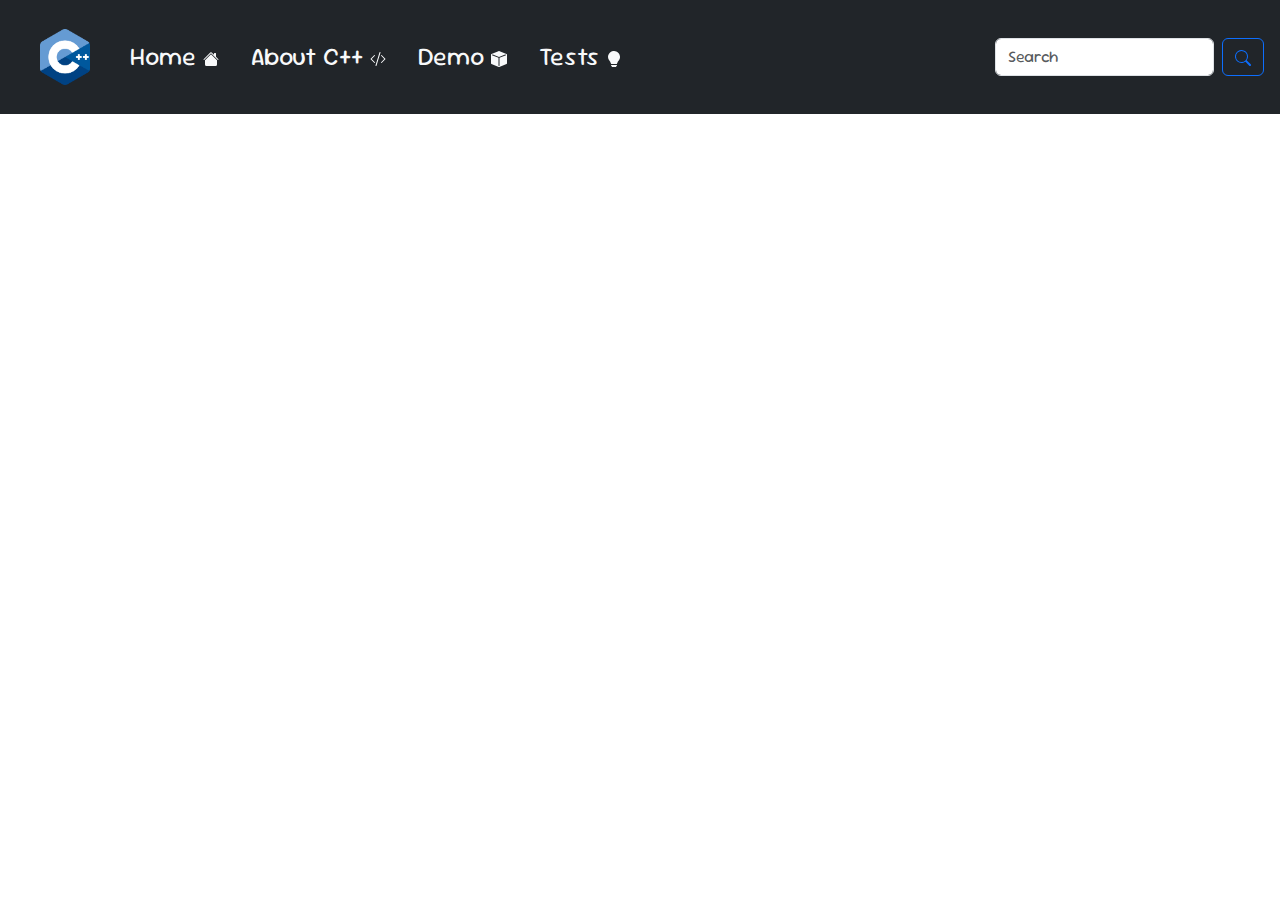
==== AboutCpp.html @ 358f9d57 "Initial Commit" ====
<!DOCTYPE html>

<html>

    <head>
        <title>C++ | About C++</title>

        <link rel="icon" type="image/x-icon" href="assets/C++_Logo.png">

        <link href="https://cdn.jsdelivr.net/npm/bootstrap@5.3.3/dist/css/bootstrap.min.css" rel="stylesheet"
        integrity="sha384-QWTKZyjpPEjISv5WaRU9OFeRpok6YctnYmDr5pNlyT2bRjXh0JMhjY6hW+ALEwIH" crossorigin="anonymous">

        <link rel="stylesheet" type="" href="style.css">

        <link href='https://fonts.googleapis.com/css?family=Sour Gummy' rel='stylesheet'>
    </head>




    <body>
        <div>
            <nav class="navbar navbar-expand-lg bg-dark navbar-dark MedText fixed-top">
                <div class="container-fluid p-3">
                    <a class="navbar-brand ps-4" href="index.html"><img class="img-fluid btnHover" style="width: 50px"
                            src="assets/C++_Logo.png"></a>
                    <button class="navbar-toggler" type="button" data-bs-toggle="collapse" data-bs-target="#navbarNav"
                        aria-controls="navbarNav" aria-expanded="false" aria-label="Toggle navigation">
                        <svg xmlns="http://www.w3.org/2000/svg" width="16" height="16" fill="currentColor" class="bi bi-plus-circle-fill" viewBox="0 0 16 16">
                            <path d="M16 8A8 8 0 1 1 0 8a8 8 0 0 1 16 0M8.5 4.5a.5.5 0 0 0-1 0v3h-3a.5.5 0 0 0 0 1h3v3a.5.5 0 0 0 1 0v-3h3a.5.5 0 0 0 0-1h-3z"/>
                          </svg>
                    </button>
                    <div class="collapse navbar-collapse" id="navbarNav">
                        <ul class="navbar-nav ">
                            <li class="nav-item">
                                <a class="nav-link text-light ps-4 textBtnHover" aria-current="page"
                                    href="index.html">Home <svg xmlns="http://www.w3.org/2000/svg" width="16" height="16"
                                        fill="currentColor" class="bi bi-house-fill" viewBox="0 0 16 16">
                                        <path
                                            d="M8.707 1.5a1 1 0 0 0-1.414 0L.646 8.146a.5.5 0 0 0 .708.708L8 2.207l6.646 6.647a.5.5 0 0 0 .708-.708L13 5.793V2.5a.5.5 0 0 0-.5-.5h-1a.5.5 0 0 0-.5.5v1.293z" />
                                        <path d="m8 3.293 6 6V13.5a1.5 1.5 0 0 1-1.5 1.5h-9A1.5 1.5 0 0 1 2 13.5V9.293z" />
                                    </svg></a>
                            </li>
                            <li class="nav-item">
                                <a class="nav-link text-light active ps-4 textBtnHover" href="AboutCpp.html">About C++ <svg
                                        xmlns="http://www.w3.org/2000/svg" width="16" height="16" fill="currentColor"
                                        class="bi bi-code-slash" viewBox="0 0 16 16">
                                        <path
                                            d="M10.478 1.647a.5.5 0 1 0-.956-.294l-4 13a.5.5 0 0 0 .956.294zM4.854 4.146a.5.5 0 0 1 0 .708L1.707 8l3.147 3.146a.5.5 0 0 1-.708.708l-3.5-3.5a.5.5 0 0 1 0-.708l3.5-3.5a.5.5 0 0 1 .708 0m6.292 0a.5.5 0 0 0 0 .708L14.293 8l-3.147 3.146a.5.5 0 0 0 .708.708l3.5-3.5a.5.5 0 0 0 0-.708l-3.5-3.5a.5.5 0 0 0-.708 0" />
                                    </svg></a>
                            </li>
                            <li class="nav-item">
                                <a class="nav-link text-light ps-4 textBtnHover" href="Demo.html">Demo <svg
                                        xmlns="http://www.w3.org/2000/svg" width="16" height="16" fill="currentColor"
                                        class="bi bi-box-fill" viewBox="0 0 16 16">
                                        <path fill-rule="evenodd"
                                            d="M15.528 2.973a.75.75 0 0 1 .472.696v8.662a.75.75 0 0 1-.472.696l-7.25 2.9a.75.75 0 0 1-.557 0l-7.25-2.9A.75.75 0 0 1 0 12.331V3.669a.75.75 0 0 1 .471-.696L7.443.184l.004-.001.274-.11a.75.75 0 0 1 .558 0l.274.11.004.001zm-1.374.527L8 5.962 1.846 3.5 1 3.839v.4l6.5 2.6v7.922l.5.2.5-.2V6.84l6.5-2.6v-.4l-.846-.339Z" />
                                    </svg></a>
                            </li>
                            <li class="nav-item">
                                <a class="nav-link text-light ps-4 textBtnHover" href="Tests.html">Tests <svg
                                        xmlns="http://www.w3.org/2000/svg" width="16" height="16" fill="currentColor"
                                        class="bi bi-lightbulb-fill" viewBox="0 0 16 16">
                                        <path
                                            d="M2 6a6 6 0 1 1 10.174 4.31c-.203.196-.359.4-.453.619l-.762 1.769A.5.5 0 0 1 10.5 13h-5a.5.5 0 0 1-.46-.302l-.761-1.77a2 2 0 0 0-.453-.618A5.98 5.98 0 0 1 2 6m3 8.5a.5.5 0 0 1 .5-.5h5a.5.5 0 0 1 0 1l-.224.447a1 1 0 0 1-.894.553H6.618a1 1 0 0 1-.894-.553L5.5 15a.5.5 0 0 1-.5-.5" />
                                    </svg></a>
                            </li>
                        </ul>
                        <div class="ms-auto">
                            <form class="d-flex" role="search">
                                <input class="form-control me-2" type="search" placeholder="Search" aria-label="Search">
                                <button class="btn btn-outline-primary" type="submit"><svg
                                        xmlns="http://www.w3.org/2000/svg" width="16" height="16" fill="currentColor"
                                        class="bi bi-search" viewBox="0 0 16 16">
                                        <path
                                            d="M11.742 10.344a6.5 6.5 0 1 0-1.397 1.398h-.001q.044.06.098.115l3.85 3.85a1 1 0 0 0 1.415-1.414l-3.85-3.85a1 1 0 0 0-.115-.1zM12 6.5a5.5 5.5 0 1 1-11 0 5.5 5.5 0 0 1 11 0" />
                                    </svg></button>
                            </form>
                        </div>
                    </div>
                </div>
            </nav>
            <br>
            <br>
            <br>
            <br>
    
        </div>









        <script src="https://cdn.jsdelivr.net/npm/bootstrap@5.3.3/dist/js/bootstrap.bundle.min.js"
        integrity="sha384-YvpcrYf0tY3lHB60NNkmXc5s9fDVZLESaAA55NDzOxhy9GkcIdslK1eN7N6jIeHz"
        crossorigin="anonymous"></script>

        <script src="script.js"></script>

    </body>


</html>
---- style.css ----
body {
    font-family: Sour Gummy;
}

.MedText {
    font-size: 25px;
}

.btnHover {

    transition: transform .2s; /* Animation */
    margin: 0 auto;
}
  
.btnHover:hover {
    transform: scale(1.3); /* (150% zoom - Note: if the zoom is too large, it will go outside of the viewport) */
}

.textBtnHover {
    transition: transform .2s;
}

.textBtnHover:hover {
    transform: rotate(-5deg);
}

.openingImg {
    background: url("assets/image-bg.png");
    background-repeat: no-repeat;
    background-size: auto;
    background-position: center;
}

.HUGE {
    font-size: 100px;

}

.big {
    font-size: 70px;
}

.background_cppBlue {
    background: url("assets/CPP\ Tile.jpg");
    background-size: 150px;
    background-position: center;
}

.dyslexic-Efficient {
    line-height: 2
}

.emph {
    color: #00589d;
}
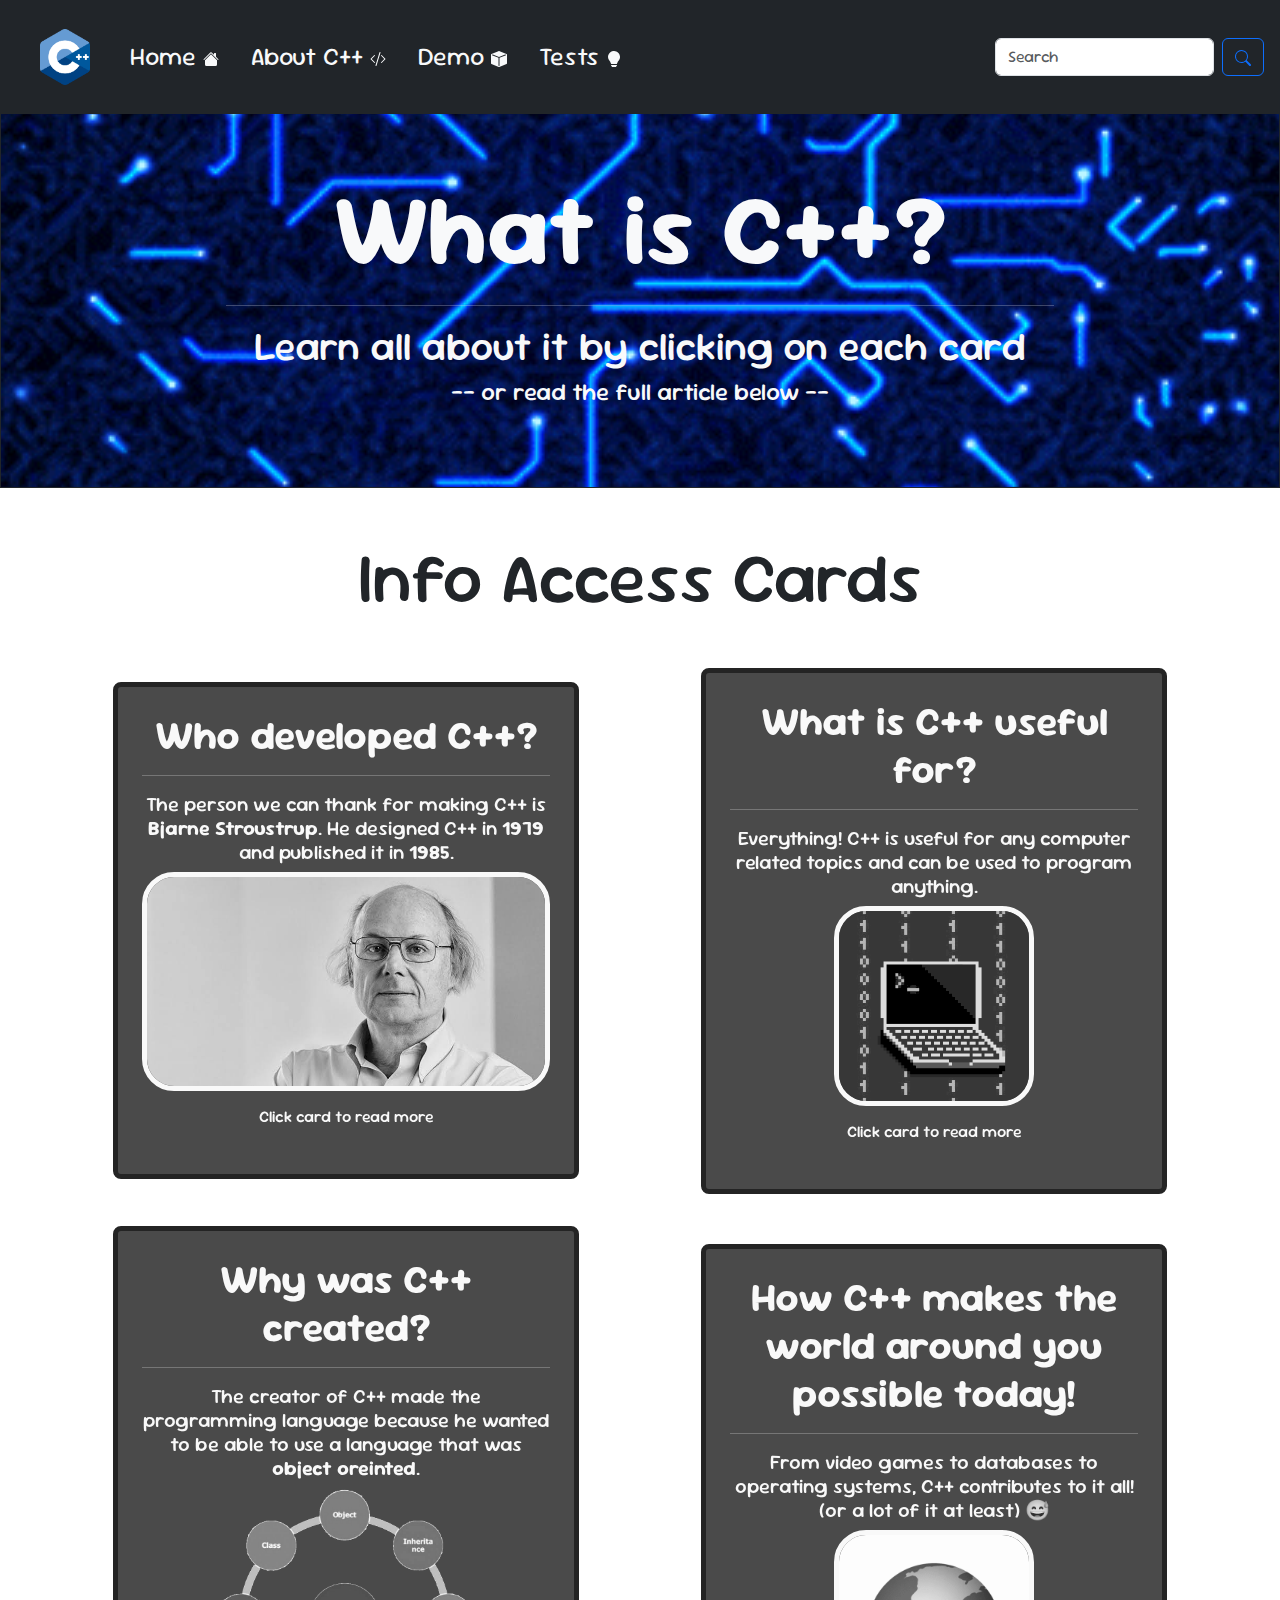
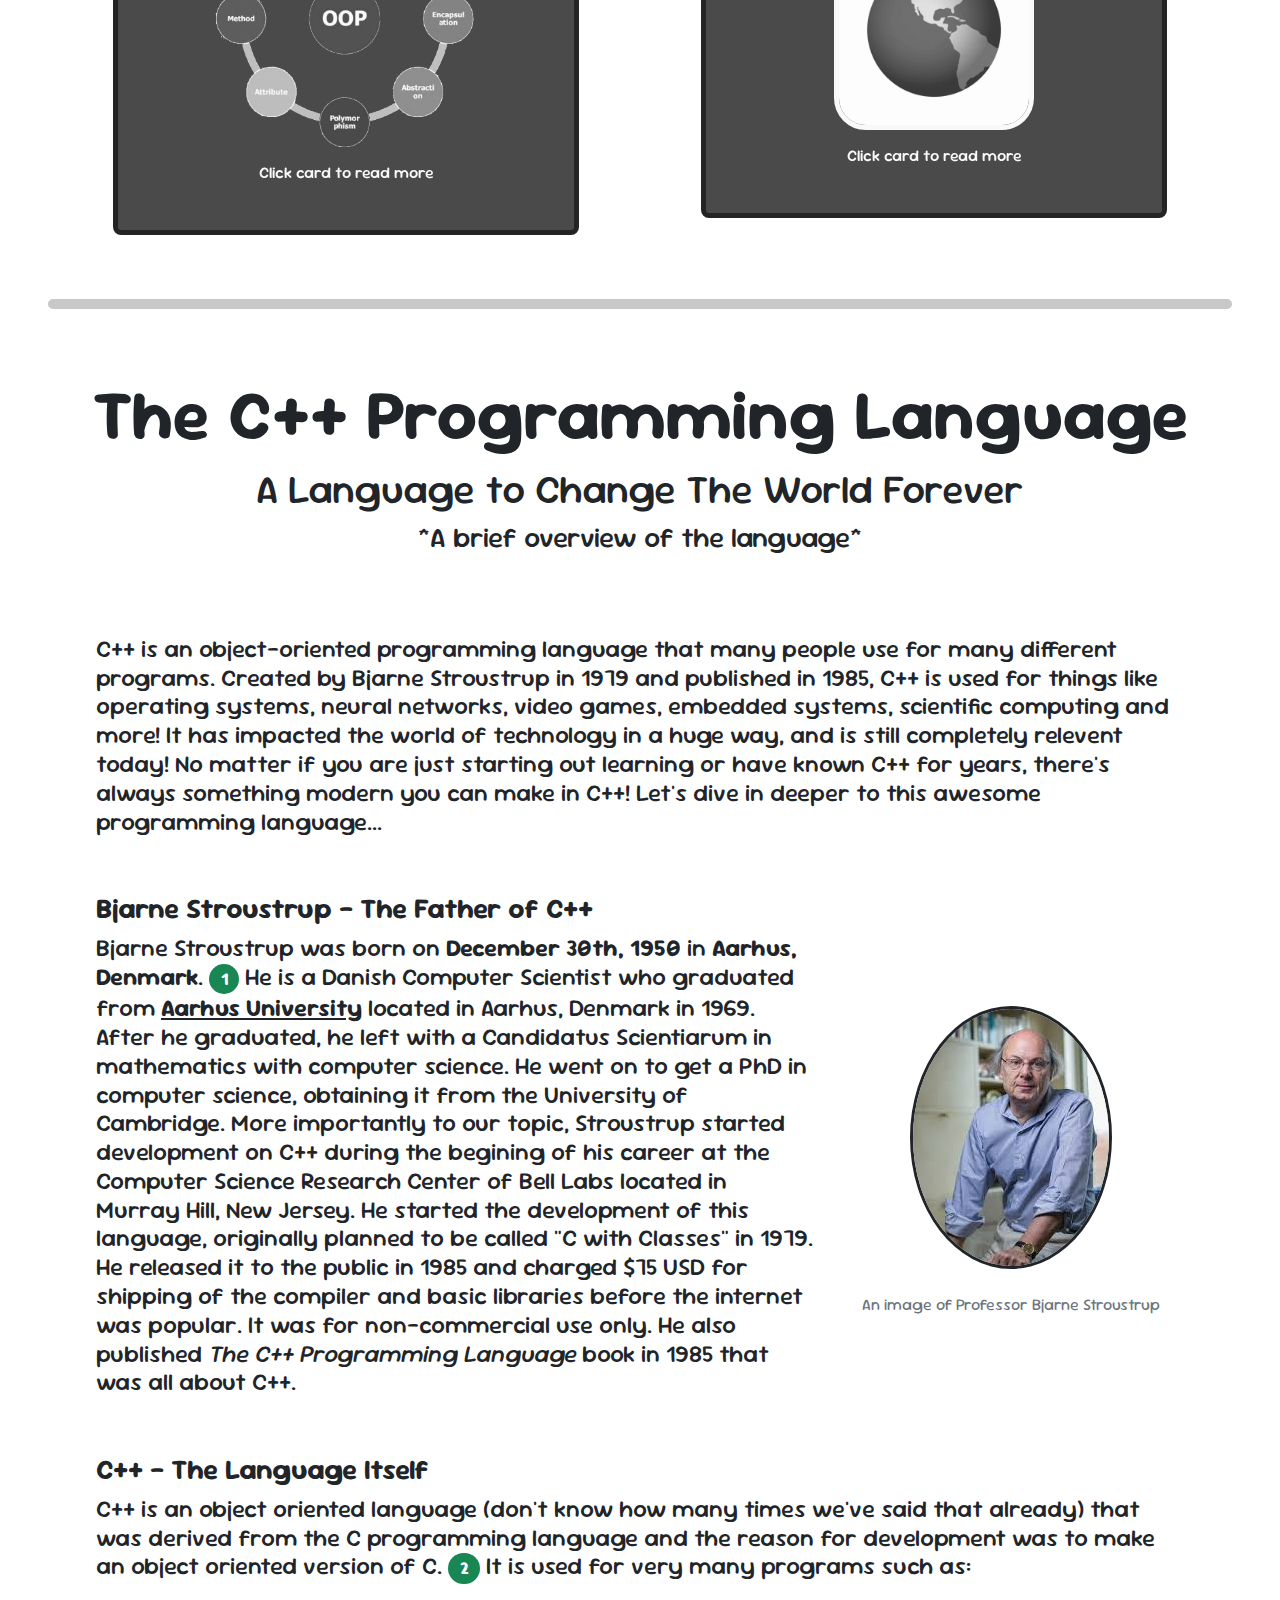
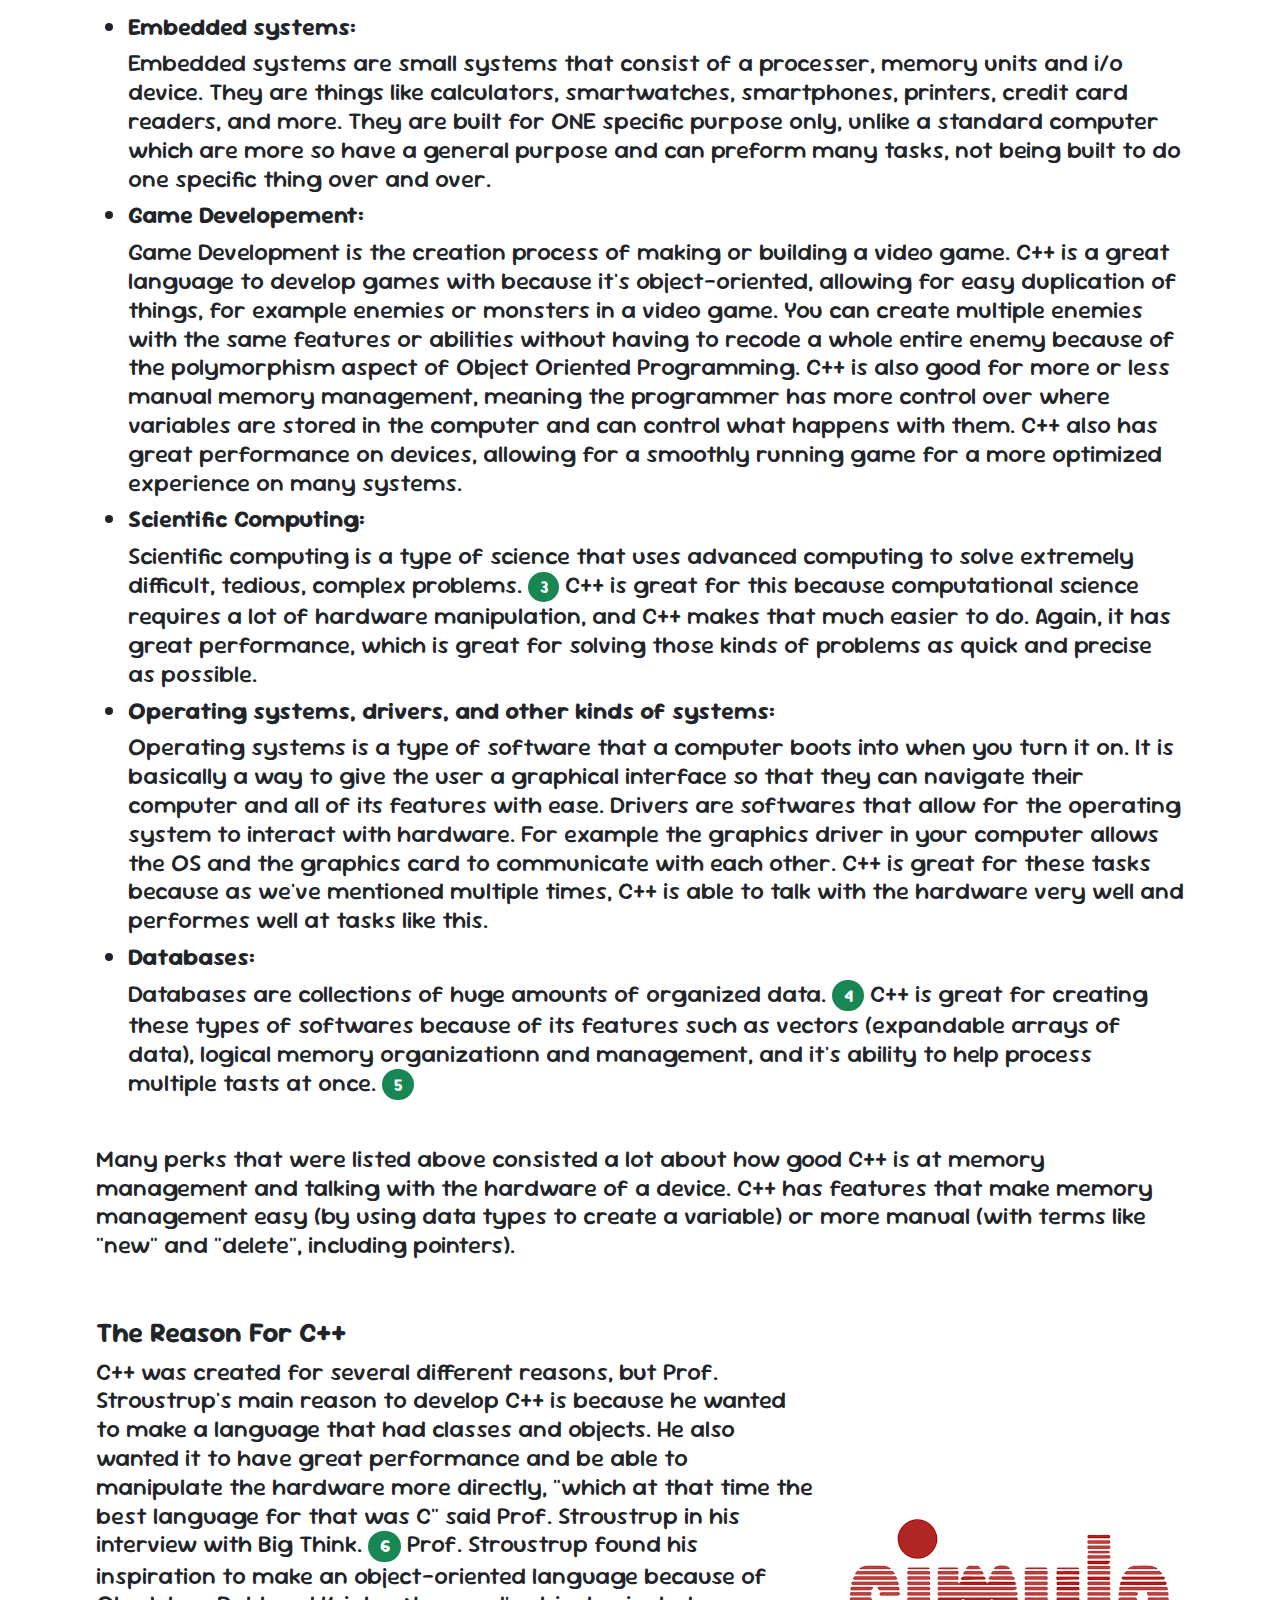
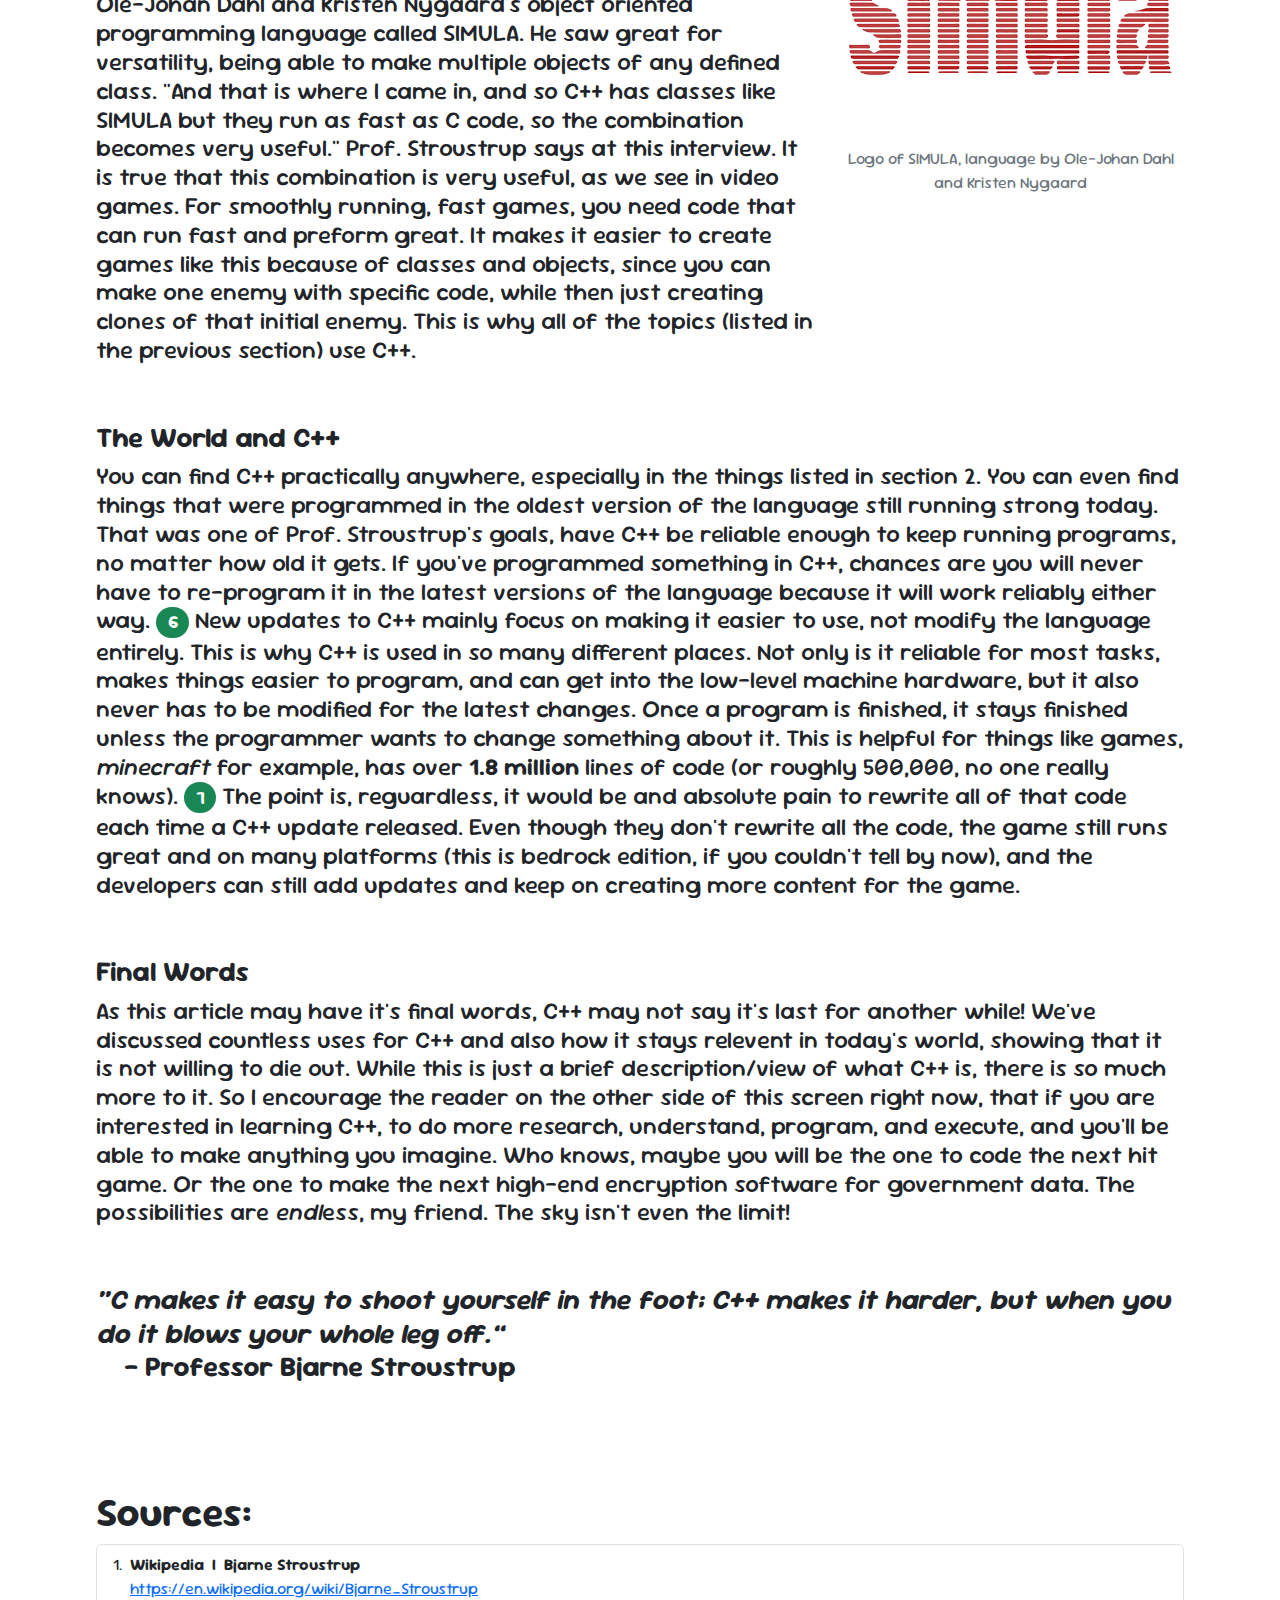
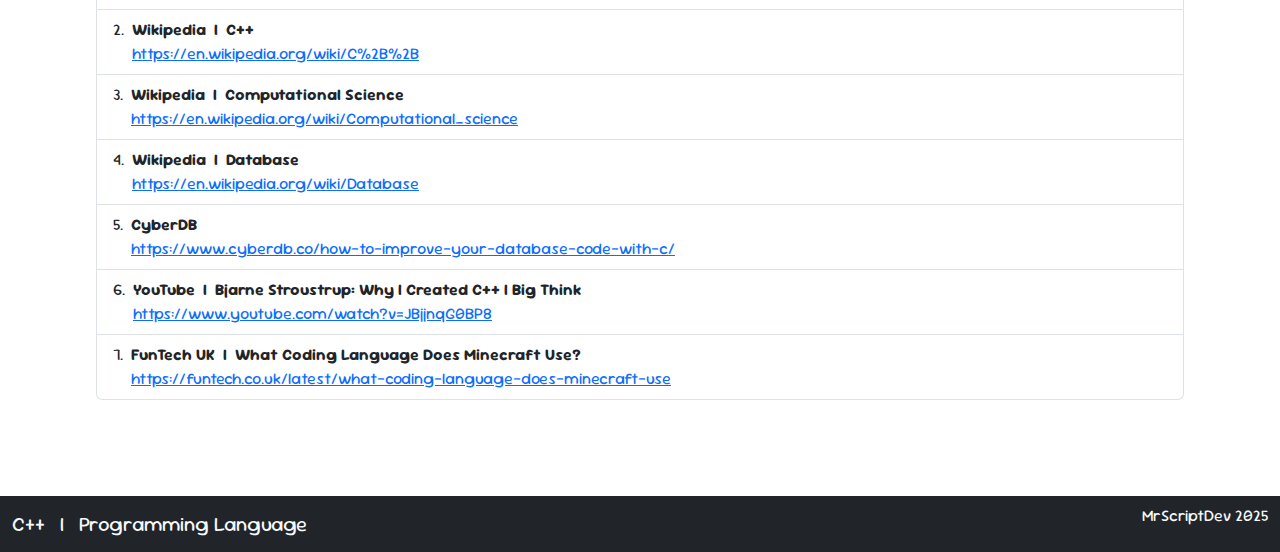
==== commit 1d9bf157: "NEXT BIG UPDATE!" ====
--- a/AboutCpp.html
+++ b/AboutCpp.html
@@ -2,106 +2,490 @@
 
 <html>
 
-    <head>
-        <title>C++ | About C++</title>
-
-        <link rel="icon" type="image/x-icon" href="assets/C++_Logo.png">
-
-        <link href="https://cdn.jsdelivr.net/npm/bootstrap@5.3.3/dist/css/bootstrap.min.css" rel="stylesheet"
+<head>
+    <title>C++ | About C++</title>
+
+    <link rel="icon" type="image/x-icon" href="assets/C++_Logo.png">
+
+    <link href="https://cdn.jsdelivr.net/npm/bootstrap@5.3.3/dist/css/bootstrap.min.css" rel="stylesheet"
         integrity="sha384-QWTKZyjpPEjISv5WaRU9OFeRpok6YctnYmDr5pNlyT2bRjXh0JMhjY6hW+ALEwIH" crossorigin="anonymous">
 
-        <link rel="stylesheet" type="" href="style.css">
-
-        <link href='https://fonts.googleapis.com/css?family=Sour Gummy' rel='stylesheet'>
-    </head>
-
-
-
-
-    <body>
-        <div>
-            <nav class="navbar navbar-expand-lg bg-dark navbar-dark MedText fixed-top">
-                <div class="container-fluid p-3">
-                    <a class="navbar-brand ps-4" href="index.html"><img class="img-fluid btnHover" style="width: 50px"
-                            src="assets/C++_Logo.png"></a>
-                    <button class="navbar-toggler" type="button" data-bs-toggle="collapse" data-bs-target="#navbarNav"
-                        aria-controls="navbarNav" aria-expanded="false" aria-label="Toggle navigation">
-                        <svg xmlns="http://www.w3.org/2000/svg" width="16" height="16" fill="currentColor" class="bi bi-plus-circle-fill" viewBox="0 0 16 16">
-                            <path d="M16 8A8 8 0 1 1 0 8a8 8 0 0 1 16 0M8.5 4.5a.5.5 0 0 0-1 0v3h-3a.5.5 0 0 0 0 1h3v3a.5.5 0 0 0 1 0v-3h3a.5.5 0 0 0 0-1h-3z"/>
-                          </svg>
-                    </button>
-                    <div class="collapse navbar-collapse" id="navbarNav">
-                        <ul class="navbar-nav ">
-                            <li class="nav-item">
-                                <a class="nav-link text-light ps-4 textBtnHover" aria-current="page"
-                                    href="index.html">Home <svg xmlns="http://www.w3.org/2000/svg" width="16" height="16"
-                                        fill="currentColor" class="bi bi-house-fill" viewBox="0 0 16 16">
-                                        <path
-                                            d="M8.707 1.5a1 1 0 0 0-1.414 0L.646 8.146a.5.5 0 0 0 .708.708L8 2.207l6.646 6.647a.5.5 0 0 0 .708-.708L13 5.793V2.5a.5.5 0 0 0-.5-.5h-1a.5.5 0 0 0-.5.5v1.293z" />
-                                        <path d="m8 3.293 6 6V13.5a1.5 1.5 0 0 1-1.5 1.5h-9A1.5 1.5 0 0 1 2 13.5V9.293z" />
-                                    </svg></a>
-                            </li>
-                            <li class="nav-item">
-                                <a class="nav-link text-light active ps-4 textBtnHover" href="AboutCpp.html">About C++ <svg
-                                        xmlns="http://www.w3.org/2000/svg" width="16" height="16" fill="currentColor"
-                                        class="bi bi-code-slash" viewBox="0 0 16 16">
-                                        <path
-                                            d="M10.478 1.647a.5.5 0 1 0-.956-.294l-4 13a.5.5 0 0 0 .956.294zM4.854 4.146a.5.5 0 0 1 0 .708L1.707 8l3.147 3.146a.5.5 0 0 1-.708.708l-3.5-3.5a.5.5 0 0 1 0-.708l3.5-3.5a.5.5 0 0 1 .708 0m6.292 0a.5.5 0 0 0 0 .708L14.293 8l-3.147 3.146a.5.5 0 0 0 .708.708l3.5-3.5a.5.5 0 0 0 0-.708l-3.5-3.5a.5.5 0 0 0-.708 0" />
-                                    </svg></a>
-                            </li>
-                            <li class="nav-item">
-                                <a class="nav-link text-light ps-4 textBtnHover" href="Demo.html">Demo <svg
-                                        xmlns="http://www.w3.org/2000/svg" width="16" height="16" fill="currentColor"
-                                        class="bi bi-box-fill" viewBox="0 0 16 16">
-                                        <path fill-rule="evenodd"
-                                            d="M15.528 2.973a.75.75 0 0 1 .472.696v8.662a.75.75 0 0 1-.472.696l-7.25 2.9a.75.75 0 0 1-.557 0l-7.25-2.9A.75.75 0 0 1 0 12.331V3.669a.75.75 0 0 1 .471-.696L7.443.184l.004-.001.274-.11a.75.75 0 0 1 .558 0l.274.11.004.001zm-1.374.527L8 5.962 1.846 3.5 1 3.839v.4l6.5 2.6v7.922l.5.2.5-.2V6.84l6.5-2.6v-.4l-.846-.339Z" />
-                                    </svg></a>
-                            </li>
-                            <li class="nav-item">
-                                <a class="nav-link text-light ps-4 textBtnHover" href="Tests.html">Tests <svg
-                                        xmlns="http://www.w3.org/2000/svg" width="16" height="16" fill="currentColor"
-                                        class="bi bi-lightbulb-fill" viewBox="0 0 16 16">
-                                        <path
-                                            d="M2 6a6 6 0 1 1 10.174 4.31c-.203.196-.359.4-.453.619l-.762 1.769A.5.5 0 0 1 10.5 13h-5a.5.5 0 0 1-.46-.302l-.761-1.77a2 2 0 0 0-.453-.618A5.98 5.98 0 0 1 2 6m3 8.5a.5.5 0 0 1 .5-.5h5a.5.5 0 0 1 0 1l-.224.447a1 1 0 0 1-.894.553H6.618a1 1 0 0 1-.894-.553L5.5 15a.5.5 0 0 1-.5-.5" />
-                                    </svg></a>
-                            </li>
-                        </ul>
-                        <div class="ms-auto">
-                            <form class="d-flex" role="search">
-                                <input class="form-control me-2" type="search" placeholder="Search" aria-label="Search">
-                                <button class="btn btn-outline-primary" type="submit"><svg
-                                        xmlns="http://www.w3.org/2000/svg" width="16" height="16" fill="currentColor"
-                                        class="bi bi-search" viewBox="0 0 16 16">
-                                        <path
-                                            d="M11.742 10.344a6.5 6.5 0 1 0-1.397 1.398h-.001q.044.06.098.115l3.85 3.85a1 1 0 0 0 1.415-1.414l-3.85-3.85a1 1 0 0 0-.115-.1zM12 6.5a5.5 5.5 0 1 1-11 0 5.5 5.5 0 0 1 11 0" />
-                                    </svg></button>
-                            </form>
-                        </div>
+    <link rel="stylesheet" type="" href="style.css">
+
+    <link href='https://fonts.googleapis.com/css?family=Sour Gummy' rel='stylesheet'>
+</head>
+
+
+
+
+<body>
+    <div>
+        <nav class="navbar navbar-expand-lg bg-dark navbar-dark MedText fixed-top text-center">
+            <div class="container-fluid p-3">
+                <a class="navbar-brand ps-4" href="index.html"><img class="img-fluid btnHover" style="width: 50px"
+                        src="assets/C++_Logo.png"></a>
+                <button class="navbar-toggler" type="button" data-bs-toggle="collapse" data-bs-target="#navbarNav"
+                    aria-controls="navbarNav" aria-expanded="false" aria-label="Toggle navigation">
+                    <svg xmlns="http://www.w3.org/2000/svg" width="16" height="16" fill="currentColor"
+                        class="bi bi-plus-circle-fill" viewBox="0 0 16 16">
+                        <path
+                            d="M16 8A8 8 0 1 1 0 8a8 8 0 0 1 16 0M8.5 4.5a.5.5 0 0 0-1 0v3h-3a.5.5 0 0 0 0 1h3v3a.5.5 0 0 0 1 0v-3h3a.5.5 0 0 0 0-1h-3z" />
+                    </svg>
+                </button>
+                <div class="collapse navbar-collapse" id="navbarNav">
+                    <ul class="navbar-nav text-center">
+                        <li class="nav-item">
+                            <a class="nav-link text-light ps-4 textBtnHover" aria-current="page" href="index.html">Home
+                                <svg xmlns="http://www.w3.org/2000/svg" width="16" height="16" fill="currentColor"
+                                    class="bi bi-house-fill" viewBox="0 0 16 16">
+                                    <path
+                                        d="M8.707 1.5a1 1 0 0 0-1.414 0L.646 8.146a.5.5 0 0 0 .708.708L8 2.207l6.646 6.647a.5.5 0 0 0 .708-.708L13 5.793V2.5a.5.5 0 0 0-.5-.5h-1a.5.5 0 0 0-.5.5v1.293z" />
+                                    <path d="m8 3.293 6 6V13.5a1.5 1.5 0 0 1-1.5 1.5h-9A1.5 1.5 0 0 1 2 13.5V9.293z" />
+                                </svg></a>
+                        </li>
+                        <li class="nav-item">
+                            <a class="nav-link text-light active ps-4 textBtnHover" href="AboutCpp.html">About C++ <svg
+                                    xmlns="http://www.w3.org/2000/svg" width="16" height="16" fill="currentColor"
+                                    class="bi bi-code-slash" viewBox="0 0 16 16">
+                                    <path
+                                        d="M10.478 1.647a.5.5 0 1 0-.956-.294l-4 13a.5.5 0 0 0 .956.294zM4.854 4.146a.5.5 0 0 1 0 .708L1.707 8l3.147 3.146a.5.5 0 0 1-.708.708l-3.5-3.5a.5.5 0 0 1 0-.708l3.5-3.5a.5.5 0 0 1 .708 0m6.292 0a.5.5 0 0 0 0 .708L14.293 8l-3.147 3.146a.5.5 0 0 0 .708.708l3.5-3.5a.5.5 0 0 0 0-.708l-3.5-3.5a.5.5 0 0 0-.708 0" />
+                                </svg></a>
+                        </li>
+                        <li class="nav-item">
+                            <a class="nav-link text-light ps-4 textBtnHover" href="Demo.html">Demo <svg
+                                    xmlns="http://www.w3.org/2000/svg" width="16" height="16" fill="currentColor"
+                                    class="bi bi-box-fill" viewBox="0 0 16 16">
+                                    <path fill-rule="evenodd"
+                                        d="M15.528 2.973a.75.75 0 0 1 .472.696v8.662a.75.75 0 0 1-.472.696l-7.25 2.9a.75.75 0 0 1-.557 0l-7.25-2.9A.75.75 0 0 1 0 12.331V3.669a.75.75 0 0 1 .471-.696L7.443.184l.004-.001.274-.11a.75.75 0 0 1 .558 0l.274.11.004.001zm-1.374.527L8 5.962 1.846 3.5 1 3.839v.4l6.5 2.6v7.922l.5.2.5-.2V6.84l6.5-2.6v-.4l-.846-.339Z" />
+                                </svg></a>
+                        </li>
+                        <li class="nav-item">
+                            <a class="nav-link text-light ps-4 textBtnHover" href="Tests.html">Tests <svg
+                                    xmlns="http://www.w3.org/2000/svg" width="16" height="16" fill="currentColor"
+                                    class="bi bi-lightbulb-fill" viewBox="0 0 16 16">
+                                    <path
+                                        d="M2 6a6 6 0 1 1 10.174 4.31c-.203.196-.359.4-.453.619l-.762 1.769A.5.5 0 0 1 10.5 13h-5a.5.5 0 0 1-.46-.302l-.761-1.77a2 2 0 0 0-.453-.618A5.98 5.98 0 0 1 2 6m3 8.5a.5.5 0 0 1 .5-.5h5a.5.5 0 0 1 0 1l-.224.447a1 1 0 0 1-.894.553H6.618a1 1 0 0 1-.894-.553L5.5 15a.5.5 0 0 1-.5-.5" />
+                                </svg></a>
+                        </li>
+                    </ul>
+                    <div class="ms-auto d-flex">
+                        
+                        <input id="srch" class="form-control me-2" type="search" placeholder="Search" aria-label="Search">
+                            <button class="btn btn-outline-primary" type="submit" onclick="searchDoc()"><svg
+                                xmlns="http://www.w3.org/2000/svg" width="16" height="16" fill="currentColor"
+                                class="bi bi-search" viewBox="0 0 16 16">
+                                <path
+                                    d="M11.742 10.344a6.5 6.5 0 1 0-1.397 1.398h-.001q.044.06.098.115l3.85 3.85a1 1 0 0 0 1.415-1.414l-3.85-3.85a1 1 0 0 0-.115-.1zM12 6.5a5.5 5.5 0 1 1-11 0 5.5 5.5 0 0 1 11 0" />
+                            </svg></button>
+                        
                     </div>
                 </div>
-            </nav>
-            <br>
-            <br>
-            <br>
-            <br>
-    
-        </div>
-
-
-
-
-
-
-
-
-
-        <script src="https://cdn.jsdelivr.net/npm/bootstrap@5.3.3/dist/js/bootstrap.bundle.min.js"
+            </div>
+        </nav>
+        <br>
+        <br>
+        <br>
+        <br>
+
+    </div>
+
+
+    <div class="border border-dark text-light text-center container-fluid" style='background-image: url("assets/Circutry.gif"); background-repeat: no-repeat; background-size: 1500px 800px; background-position: center;'>
+        <br>
+        <br>
+        <br>
+        <div class="row">
+            <br>
+            <br>
+            <br>
+            <div class="col-sm-2">
+
+            </div>
+            <div class="col-sm-8">
+                <h1 class="HUGE">
+                    <strong>What is C++?</strong>
+                </h1>
+                <hr>
+                <h1>
+                    Learn all about it by clicking on each card
+                </h1>
+                <h4>-- or read the full article below --</h4>
+            </div>
+
+            <br>
+            <br>
+            <br>
+        </div>
+        <br>
+        <br>
+        <br>
+    </div>
+
+    <div class="container-fluid m-auto p-5">
+
+        <h1 class="text-center big pb-4">Info Access Cards</h1>
+
+        <div class="row p-3">  
+
+            <a href="#BjarneS" class="col-sm-5 m-auto">
+            <button class="box_btn p-4 background_color_CPP text-light border border-5 border-dark rounded-3">
+                <h1><b>Who developed C++?</b></h1>
+                <hr>
+                <h5>
+                    The person we can thank for making C++ is <b>Bjarne Stroustrup</b>. He
+                    designed C++ in <b>1979</b> and published it in <b>1985</b>.
+
+                </h5>
+                <img src="assets/images.jfif" class="rounded-5 img-fluid border border-light border-5">
+                
+                <h6 class="p-3">Click card to read more</h6>
+            </button>
+            </a>
+
+            <a href="#TLI" class="col-sm-5 m-auto">
+                <button class="box_btn p-4 background_color_CPP text-light border border-5 border-dark rounded-3">
+                    <h1><b>What is C++ useful for?</b></h1>
+                    <hr>
+                    <h5>
+                        Everything! C++ is useful for any computer related topics and can be used to program anything.
+                    </h5>
+                    <img src="assets/coding-animated-laptop-flow-stream.gif" style="width: 200px" class="rounded-5 img-fluid border border-light border-5">
+                    <h6 class="p-3">Click card to read more</h6>
+                </button>
+            </a>
+
+        </div>
+        
+        <div class="row p-3 pb-5">  
+
+            <a href="#purpose" class="col-sm-5 m-auto">
+                <button class="box_btn p-4 background_color_CPP text-light border border-5 border-dark rounded-3">
+                    <h1><b>Why was C++ created?</b></h1>
+                    <hr>
+                    <h5>
+                        The creator of C++ made the programming language because 
+                        he wanted to be able to use a language that was <b>object oreinted</b>.
+
+                    </h5>
+                    <img src="assets/OOP_Img.png" class="rounded-5 img-fluid">
+                    
+                    <h6 class="p-3">Click card to read more</h6>
+                </button>
+            </a>
+
+            <a href="#worldImpact" class="col-sm-5 m-auto">
+                <button class="box_btn p-4 background_color_CPP text-light border border-5 border-dark rounded-3">
+                    <h1><b>How C++ makes the world around you possible today!</b></h1>
+                    <hr>
+                    <h5>
+                        From video games to databases to operating systems, C++ contributes to it all! (or a lot of it at least) 😅
+                    </h5>
+                    <img src="assets/GLOBE2.gif" style="width: 200px" class="rounded-5 img-fluid border border-light border-5">
+                    <h6 class="p-3">Click card to read more</h6>
+                </button>
+            </a>
+            
+
+        </div>
+        
+
+        <hr class="border border-5 border-dark rounded">
+
+        <div class="text-center pt-5">
+            <h1 class="big"><b>The C++ Programming Language</b></h1>
+            <h1>A Language to Change The World Forever</h1>
+            <h3>*A brief overview of the language*</h3>
+        </div>
+
+        <br>
+
+        <div class="p-5">
+            <h4>
+                C++ is an object-oriented programming language that many people use for many
+                different programs. Created by Bjarne Stroustrup in 1979 and published in 1985,
+                 C++ is used for things like operating systems, neural networks, video games, 
+                 embedded systems, scientific computing and more! 
+                 <span id="BjarneS"></span>
+                 It has impacted the world of technology 
+                 in a huge way, and is still completely relevent today! No matter if you are just starting 
+                 out learning or have known C++ for years, there's always something modern you can make 
+                 in C++! Let's dive in deeper to this awesome programming language...
+            </h4>
+            <br>
+            <br>
+            <h3><b>Bjarne Stroustrup - The Father of C++</b></h3>
+            <div class="row">
+                <div class="col-sm-8">
+                    
+                    <h4>
+                        Bjarne Stroustrup was born on <b>December 30th, 1950</b> in <b>Aarhus, Denmark</b>.
+                        <a href="#sources" onclick="srcHighlight(1)"><span class="badge text-bg-success rounded-pill">1</span></a>  He is 
+                        a Danish Computer Scientist who graduated from <b><u>Aarhus University</u></b> located in 
+                        Aarhus, Denmark in 1969. After he graduated, he left with a Candidatus Scientiarum in mathematics 
+                        with computer science. He went on to get a PhD in computer science, obtaining it from 
+                        the University of Cambridge. More importantly to our topic, Stroustrup started development 
+                        on C++ during the begining of his career at the Computer Science Research Center of Bell Labs 
+                        located in Murray Hill, New Jersey. He started the development of this language, originally 
+                        planned to be called "C with Classes" in 1979. He released it to the public in 1985 and charged 
+                        <span id="TLI"></span>
+                        $75 USD for shipping of the compiler and basic libraries before the internet was popular.
+                        It was for non-commercial use only. He also published <em>The C++ Programming Language</em> book 
+                        in 1985 that was all about C++.
+                    </h4> 
+                </div>
+                <div class="col-sm-4 m-auto text-center">
+                    <img src="assets/BjarneS.jpg" class="img-fluid rounded-circle img_hover border border-dark border-3" alt="A picture of Bjarne Stroustrup">
+                    <br>
+                    <br>
+                    <p class="text-secondary">An image of Professor Bjarne Stroustrup</p>
+                </div>
+            </div>
+
+            <br>
+            <br>
+
+            <h3><b>C++ - The Language Itself</b></h3>
+            <h4>
+                C++ is an object oriented language (don't know how many times we've said that already) that 
+                was derived from the C programming language and the reason for development was to make an 
+                object oriented version of C.
+                <a href="#sources" onclick="srcHighlight(2)"><span class="badge text-bg-success rounded-pill">2</span></a> 
+                It is used for very many programs such as: 
+                <br>
+                <br>
+                <ul>
+                    <li>
+                        <h4><b>Embedded systems:</b></h4>
+                        <h4>
+                            Embedded systems are small systems that consist of a 
+                            processer, memory units and i/o device. They are things like 
+                            calculators, smartwatches, smartphones, printers, credit card readers, 
+                            and more. They are built for ONE specific purpose only, unlike a standard computer 
+                            which are more so have a general purpose and can preform many tasks, not being 
+                            built to do one specific thing over and over.
+                        </h4>
+                    </li>
+                    <li>
+                        <h4><b>Game Developement:</b></h4>
+                        <h4>
+                            Game Development is the creation process of making or building 
+                            a video game. C++ is a great language to develop games with because 
+                            it's object-oriented, allowing for easy duplication of things, for example 
+                            enemies or monsters in a video game. You can create multiple enemies 
+                            with the same features or abilities without having to recode a whole entire 
+                            enemy because of the polymorphism aspect of Object Oriented Programming. 
+                            C++ is also good for more or less manual memory management, meaning the programmer
+                             has more control over where variables are stored in the computer and can control 
+                             what happens with them. C++ also has great performance on devices, allowing for a 
+                             smoothly running game for a more optimized experience on many systems.
+                        </h4>
+                    </li>
+                    <li>
+                        <h4><b>Scientific Computing:</b></h4>
+                        <h4>
+                            Scientific computing is a type of science that uses advanced computing
+                            to solve extremely difficult, tedious, complex problems. 
+                            <a href="#sources" onclick="srcHighlight(3)"><span class="badge text-bg-success rounded-pill">3</span></a> 
+                            C++ is great for this 
+                            because computational science requires a lot of hardware manipulation, and C++
+                             makes that much easier to do. Again, it has great performance, which is great 
+                             for solving those kinds of problems as quick and precise as possible.
+                        </h4>
+                    </li>
+                    <li>
+                        <h4><b>Operating systems, drivers, and other kinds of systems:</b></h4>
+                        <h4>
+                            Operating systems is a type of software that a computer boots into when 
+                            you turn it on. It is basically a way to give the user a graphical interface 
+                            so that they can navigate their computer and all of its features with ease. 
+                            Drivers are softwares that allow for the operating system to interact with 
+                            hardware. For example the graphics driver in your computer allows the OS and the 
+                            graphics card to communicate with each other. C++ is great for these tasks because 
+                            as we've mentioned multiple times, C++ is able to talk with the hardware very well and 
+                            performes well at tasks like this.
+                        </h4>
+                    </li>
+                    <li>
+                        <h4><b>Databases:</b></h4>
+                        <h4>
+                            Databases are collections of huge amounts of organized data.
+                            <a href="#sources" onclick="srcHighlight(4)"><span class="badge text-bg-success rounded-pill">4</span></a> 
+                            C++ is great for creating 
+                            these types of softwares because of its features such as vectors (expandable arrays of data), 
+                            logical memory organizationn and management, and it's ability to help process multiple tasts 
+                            at once.
+                            <a href="#sources" onclick="srcHighlight(5)"><span class="badge text-bg-success rounded-pill">5</span></a> 
+                        </h4>
+                    </li>
+                </ul>
+                <span id="purpose"></span>
+                <br>
+                Many perks that were listed above consisted a lot about how good C++ is at memory management 
+                and talking with the hardware of a device. C++ has features that make memory management easy (by 
+                using data types to create a variable) or more manual (with terms like "new" and "delete", including
+                pointers).
+
+            </h4>
+
+            <br>
+            <br>
+
+            <h3><b>The Reason For C++</b></h3>
+            <div class="row">
+                <div class="col-sm-8">
+                    <h4>
+                        C++ was created for several different reasons, but Prof. Stroustrup's main reason to develop C++ 
+                        is because he wanted to make a language that had classes and objects. He also wanted it to 
+                        have great performance and be able to manipulate the hardware more directly, "which at that time 
+                        the best language for that was C" said Prof. Stroustrup in his interview with Big Think.
+                        <a href="#sources" onclick="srcHighlight(6)"><span class="badge text-bg-success rounded-pill">6</span></a>
+                        Prof. Stroustrup found his inspiration to make an object-oriented language because of Ole-Johan Dahl 
+                        and Kristen Nygaard's object oriented programming language called SIMULA. He saw great for versatility,
+                        being able to make multiple objects of any defined class. "And that is where I came in, and so C++ has 
+                        classes like SIMULA but they run as fast as C code, so the combination becomes very useful." Prof. Stroustrup 
+                        says at this interview. It is true that this combination is very useful, as we see in video games. 
+                        For smoothly running, fast games, you need code that can run fast and preform great. 
+                        It makes it <span id="worldImpact"></span>
+                        easier to create games like this because of classes and objects, since you can make one enemy with 
+                        specific code, while then just creating clones of that initial enemy. This is why all of the topics 
+                        (listed in the previous section) use C++. 
+                    </h4>
+                </div>
+                <div class="col-sm-4 m-auto text-center">
+                    <img src="assets/SIMULA Logo.webp" class="img-fluid img_hover" alt="A picture of Bjarne Stroustrup">
+                    <br>
+                    <br>
+                    <br>
+                    <br>
+                    <p class="text-secondary">Logo of SIMULA, language by Ole-Johan Dahl and Kristen Nygaard</p>
+                </div>
+                
+            </div>
+
+            <br>
+            <br>
+
+            <h3><b>The World and C++</b></h3>
+            <h4>
+                You can find C++ practically anywhere, especially in the things listed in section 2. 
+                You can even find things that were programmed in the oldest version of the language 
+                still running strong today. That was one of Prof. Stroustrup's goals, have C++ be 
+                reliable enough to keep running programs, no matter how old it gets. If you've programmed 
+                something in C++, chances are you will never have to re-program it in the latest versions 
+                of the language because it will work reliably either way.
+                <a href="#sources" onclick="srcHighlight(6)"><span class="badge text-bg-success rounded-pill">6</span></a> 
+                New updates to C++ mainly focus on making it easier to use, not modify the language entirely. 
+                This is why C++ is used in so many different places. Not only is it reliable for most tasks, 
+                makes things easier to program, and can get into the low-level machine hardware, but it 
+                also never has to be modified for the latest changes. Once a program is finished, it stays finished 
+                unless the programmer wants to change something about it. This is helpful for things like games, 
+                <em>minecraft</em> for example, has over <b> 1.8 million </b> lines of code (or roughly 500,000, no one really knows).
+                <a href="#sources" onclick="srcHighlight(7)"><span class="badge text-bg-success rounded-pill">7</span></a> 
+                 The point is, reguardless, it would be and absolute pain to rewrite all of that code each time a C++ update released. Even though they don't rewrite all the code,
+                 the game still runs great and on many platforms (this is bedrock edition, if you couldn't tell by now), and 
+                 the developers can still add updates and keep on creating more content for the game.
+                
+            </h4>
+
+            <br>
+            <br>
+
+            <h3><b>Final Words</b></h3>
+            <h4>
+                As this article may have it's final words, C++ may not say it's last for another while! 
+                We've discussed countless uses for C++ and also how it stays relevent in today's world, 
+                showing that it is not willing to die out. While this is just a brief description/view 
+                of what C++ is, there is so much more to it. So I encourage the reader on the other side 
+                of this screen right now, that if you are interested in learning C++, to do more research, 
+                understand, program, and execute, and you'll be able to make anything you imagine. Who knows, 
+                maybe you will be the one to code the next hit game. Or the one to make the next high-end encryption 
+                software for government data. The possibilities are <em>endl</em>ess, my friend. The sky isn't 
+                even the limit!
+            </h4>
+
+            <br>
+            <br>
+            <h3><b><em>“C makes it easy to shoot yourself in the foot; C++ makes it harder, but when you do it blows your whole leg off.”</em>
+            
+                <br>
+                &nbsp&nbsp&nbsp&nbsp- Professor Bjarne Stroustrup
+            </b></h3>
+        </div>
+
+        
+        <div id="sources" class="p-5">
+            <h1><b>Sources:</b></h1>
+            <ol class="list-group list-group-numbered">
+                <li id="src1" class="list-group-item d-flex justify-content-between align-items-start">
+                  <div class="ms-2 me-auto">
+                    <div class="fw-bold">Wikipedia &nbsp|&nbsp Bjarne Stroustrup</div>
+                    <a href="https://en.wikipedia.org/wiki/Bjarne_Stroustrup" target="_blank">https://en.wikipedia.org/wiki/Bjarne_Stroustrup</a>
+                  </div>
+                </li>
+                <li id="src2" class="list-group-item d-flex justify-content-between align-items-start">
+                  <div class="ms-2 me-auto">
+                    <div class="fw-bold">Wikipedia &nbsp|&nbsp C++</div>
+                    <a href="https://en.wikipedia.org/wiki/C%2B%2B" target="_blank">https://en.wikipedia.org/wiki/C%2B%2B</a>
+                  </div>
+                  
+                </li>
+                <li id="src3" class="list-group-item d-flex justify-content-between align-items-start">
+                  <div class="ms-2 me-auto">
+                    <div class="fw-bold">Wikipedia &nbsp|&nbsp Computational Science</div>
+                    <a href="https://en.wikipedia.org/wiki/Computational_science" target="_blank">https://en.wikipedia.org/wiki/Computational_science</a>
+                  </div>
+                  
+                </li>
+                <li id="src4" class="list-group-item d-flex justify-content-between align-items-start">
+                    <div class="ms-2 me-auto">
+                      <div class="fw-bold">Wikipedia &nbsp|&nbsp Database</div>
+                      <a href="https://en.wikipedia.org/wiki/Database" target="_blank">https://en.wikipedia.org/wiki/Database</a>
+                    </div>
+                    
+                </li>
+                <li id="src5" class="list-group-item d-flex justify-content-between align-items-start">
+                    <div class="ms-2 me-auto">
+                      <div class="fw-bold">CyberDB</div>
+                      <a href="https://www.cyberdb.co/how-to-improve-your-database-code-with-c/" target="_blank">https://www.cyberdb.co/how-to-improve-your-database-code-with-c/</a>
+                    </div>
+                    
+                </li>
+                <li id="src6" class="list-group-item d-flex justify-content-between align-items-start">
+                    <div class="ms-2 me-auto">
+                      <div class="fw-bold">YouTube &nbsp|&nbsp Bjarne Stroustrup: Why I Created C++ | Big Think</div>
+                      <a href="https://www.youtube.com/watch?v=JBjjnqG0BP8" target="_blank">https://www.youtube.com/watch?v=JBjjnqG0BP8</a>
+                    </div>
+                    
+                </li>
+                <li id="src7" class="list-group-item d-flex justify-content-between align-items-start">
+                    <div class="ms-2 me-auto">
+                      <div class="fw-bold">FunTech UK &nbsp|&nbsp What Coding Language Does Minecraft Use?</div>
+                      <a href="https://funtech.co.uk/latest/what-coding-language-does-minecraft-use" target="_blank">https://funtech.co.uk/latest/what-coding-language-does-minecraft-use</a>
+                    </div>
+                    
+                </li>
+                <!---->
+              </ol>
+        </div>
+        
+    </div>
+
+    <footer class="container-fluid p-0">           
+        <nav class="navbar bg-dark">
+            <div class="container-fluid">
+                <a class="navbar-brand text-light" href="#">C++ &nbsp&nbsp| &nbsp&nbspProgramming Language</a>
+                <p class="ms-auto text-light">MrScriptDev 2025</p>
+            </div>
+        </nav>
+    </footer>
+
+    <script src="https://cdn.jsdelivr.net/npm/bootstrap@5.3.3/dist/js/bootstrap.bundle.min.js"
         integrity="sha384-YvpcrYf0tY3lHB60NNkmXc5s9fDVZLESaAA55NDzOxhy9GkcIdslK1eN7N6jIeHz"
         crossorigin="anonymous"></script>
 
-        <script src="script.js"></script>
-
-    </body>
+    <script src="script.js"></script>
+
+</body>
 
 
 </html>--- a/style.css
+++ b/style.css
@@ -8,12 +8,12 @@
 
 .btnHover {
 
-    transition: transform .2s; /* Animation */
+    transition: transform .2s;
     margin: 0 auto;
 }
   
 .btnHover:hover {
-    transform: scale(1.3); /* (150% zoom - Note: if the zoom is too large, it will go outside of the viewport) */
+    transform: scale(1.3);
 }
 
 .textBtnHover {
@@ -52,4 +52,135 @@
 
 .emph {
     color: #00589d;
+}
+
+.ex {
+    color: orange;
+}
+
+.code-block {
+    background-color: #D3D3D3;
+}
+
+.p {
+    color: purple;
+}
+
+.g {
+    color: green;
+}
+
+.r {
+    color: red;
+}
+
+.y {
+    color: #8B8000;
+}
+
+.pink {
+    color: #AA336A;
+}
+
+.grey {
+    color: grey;
+}
+
+.wrong {
+    background-color: #F8766D;
+}
+
+.correct {
+    background-color: #80EF80;
+}
+
+.blur {
+    animation-duration: 1s;
+    animation-name: blur;
+    filter: blur(16px);
+}
+
+@keyframes unblur {
+    from {
+      filter: blur(16px);
+    }
+  
+    to {
+      filter: blur(0px);
+    }
+}
+
+@keyframes blur {
+    from {
+        filter: blur(0px);
+    }
+  
+    to {
+        filter: blur(16px);
+    }
+}
+
+.blur:hover {
+    animation-duration: 1s;
+    animation-name: unblur;
+    filter: blur(0px);
+}
+
+.background_color_CPP {
+    background-color: #00589d;
+}
+
+.no-blur {
+    filter:blur(0px);
+}
+
+.background_gif {
+    height: 1000px;
+
+  background-position: center;
+  background-repeat: no-repeat;
+  background-size: cover;
+}
+
+.box_btn {
+    animation-duration: 0.5s;
+    animation-name: graying;
+    filter: grayscale(1);
+    transition: transform .2s;
+}
+
+.box_btn:hover {
+    animation-duration: 0.5s;
+    animation-name: ungraying;
+    filter: grayscale(0);
+    transform: scale(1.08);
+}
+
+
+@keyframes graying {
+    from {
+      filter: grayscale(0);
+    }
+  
+    to {
+      filter: grayscale(1);
+    }
+}
+
+@keyframes ungraying {
+    from {
+        filter: grayscale(1)
+    }
+  
+    to {
+        filter: grayscale(0);
+    }
+}
+
+.img_hover {
+    transition: transform .2s;
+}
+
+.img_hover:hover {
+    transform: rotate(10deg) scale(1.2);
 }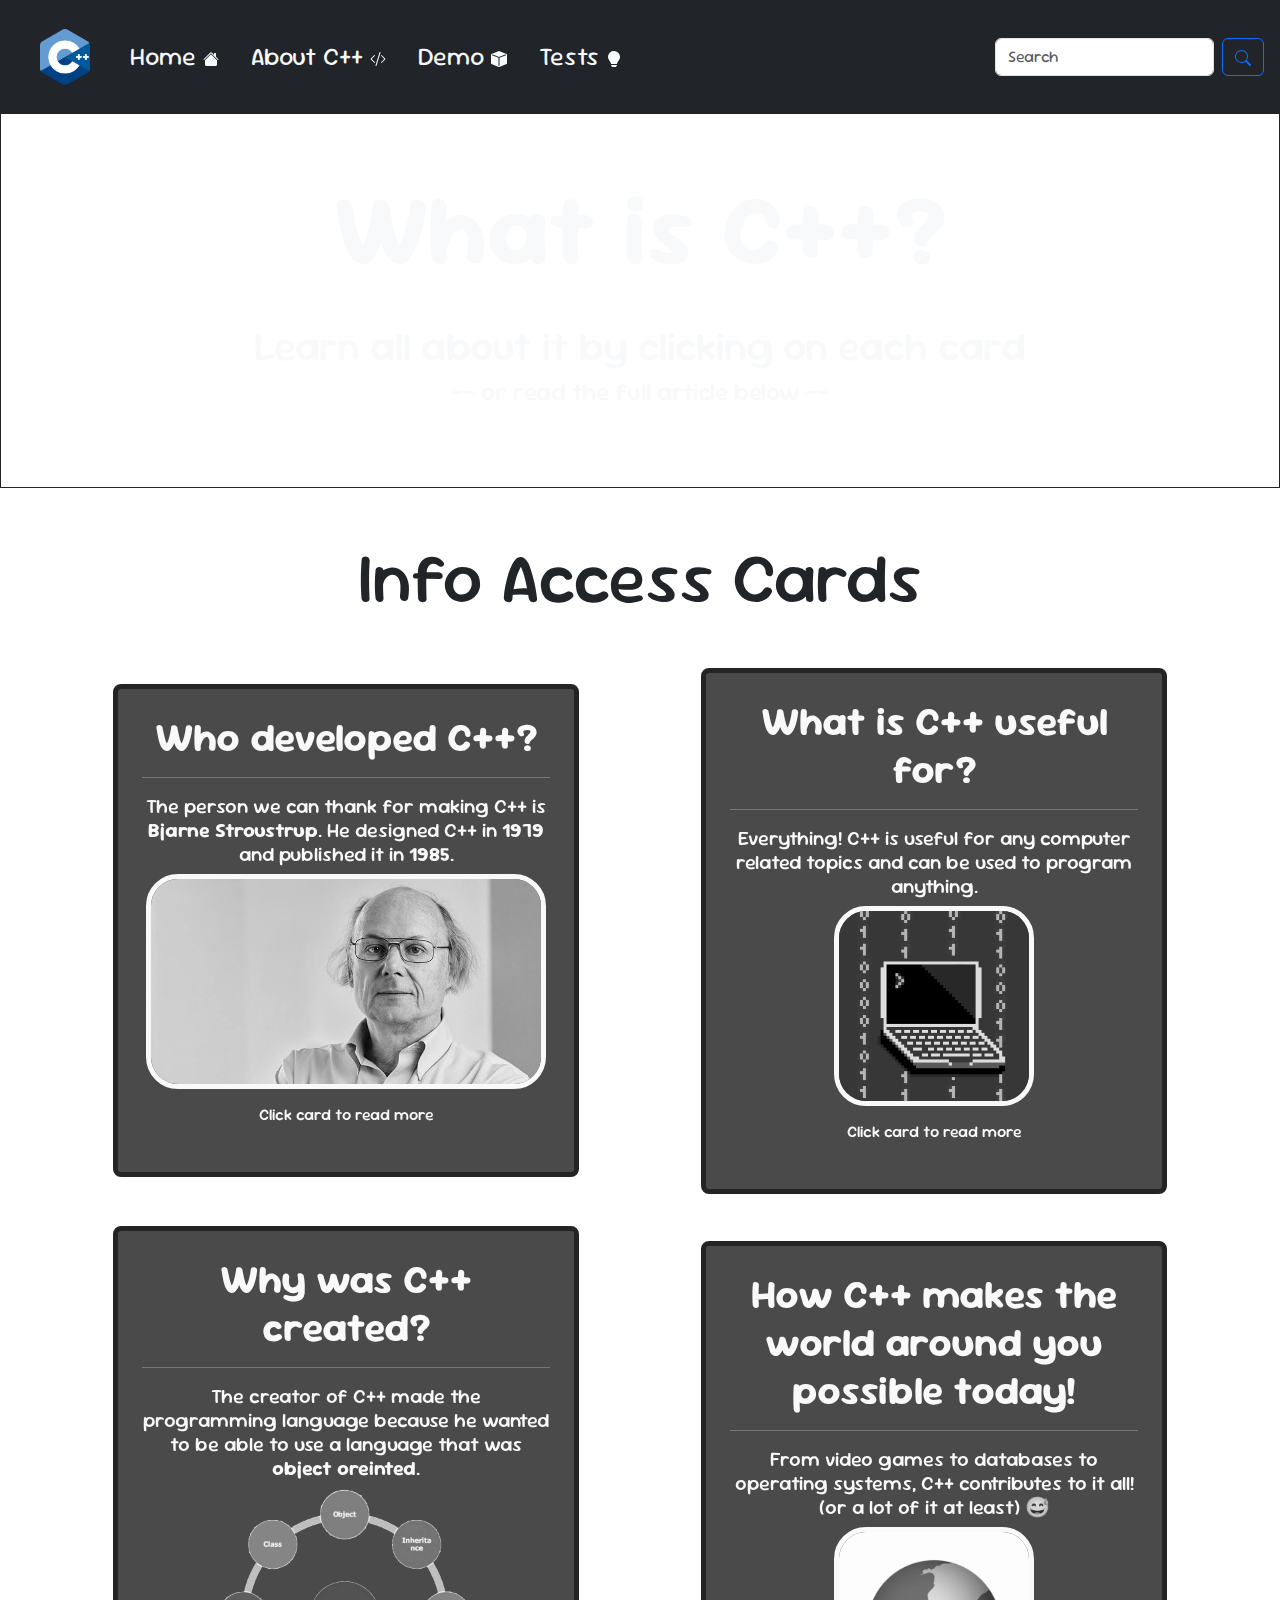
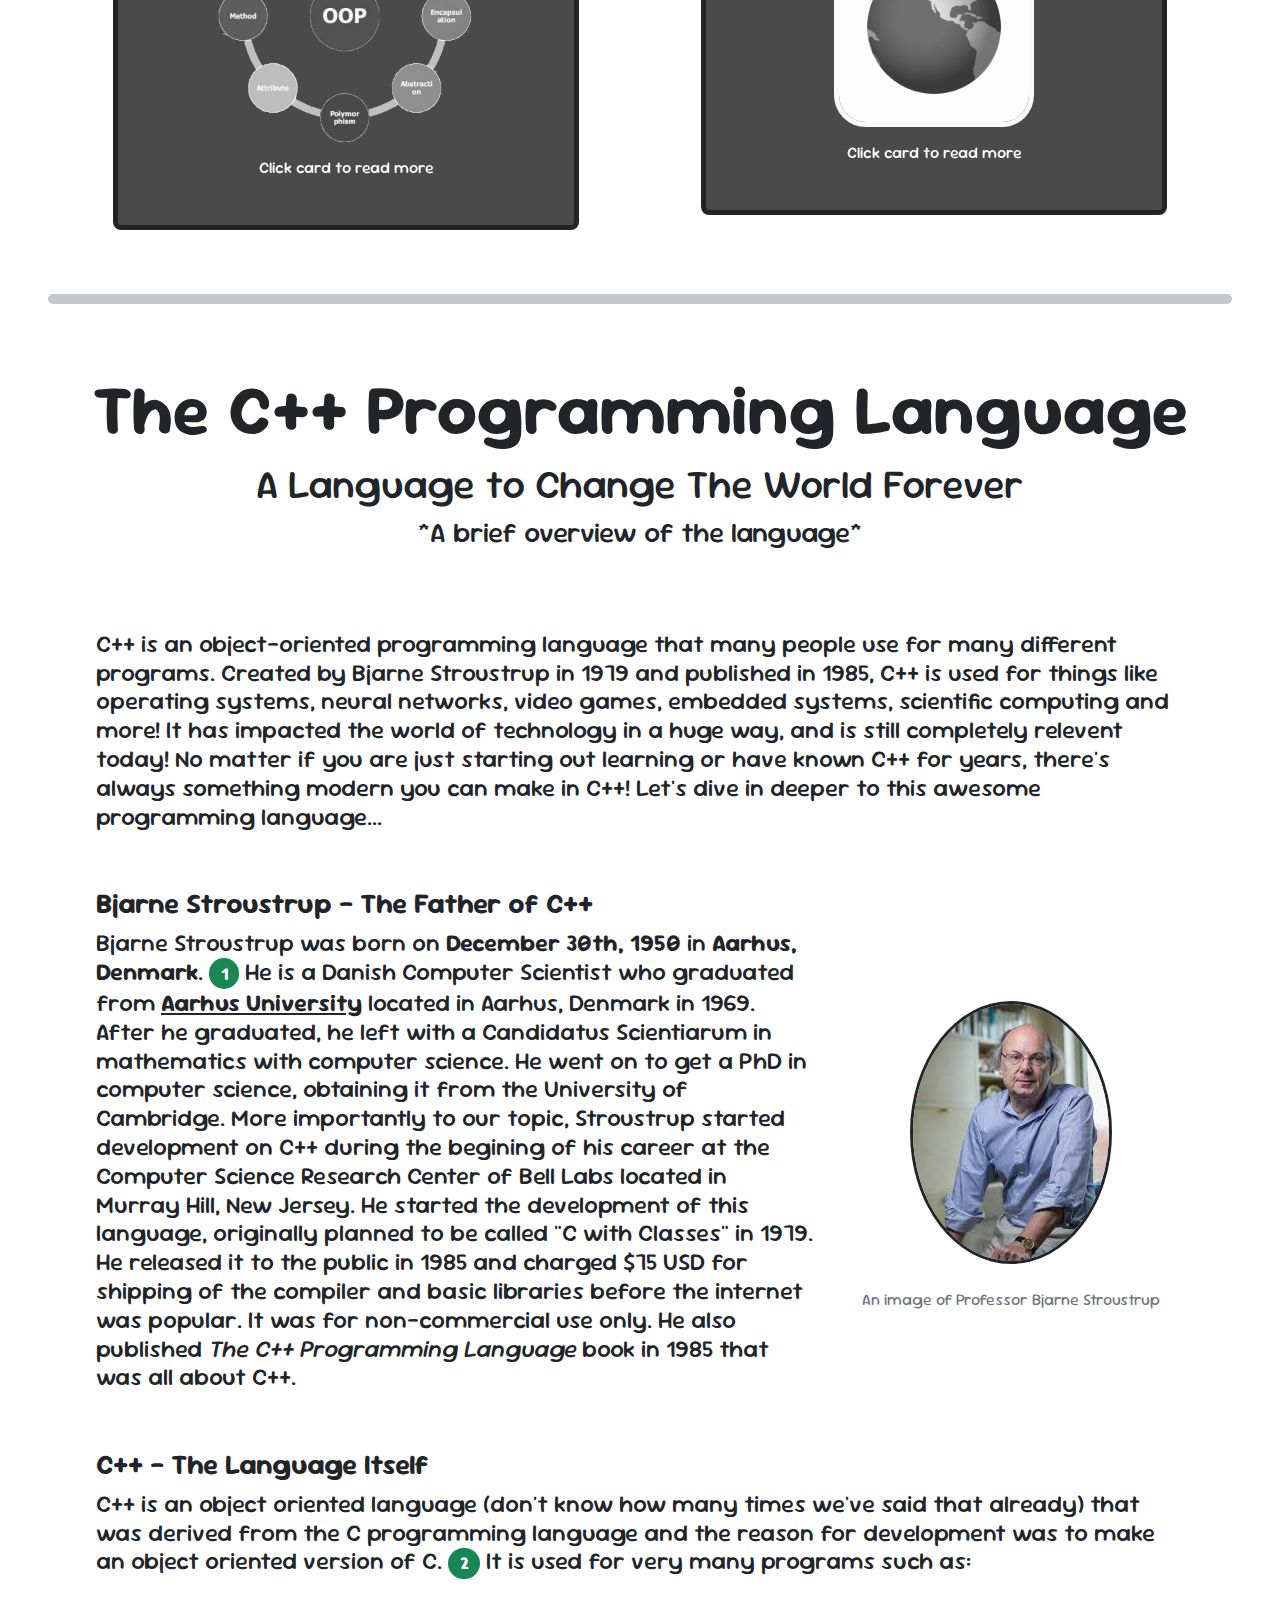
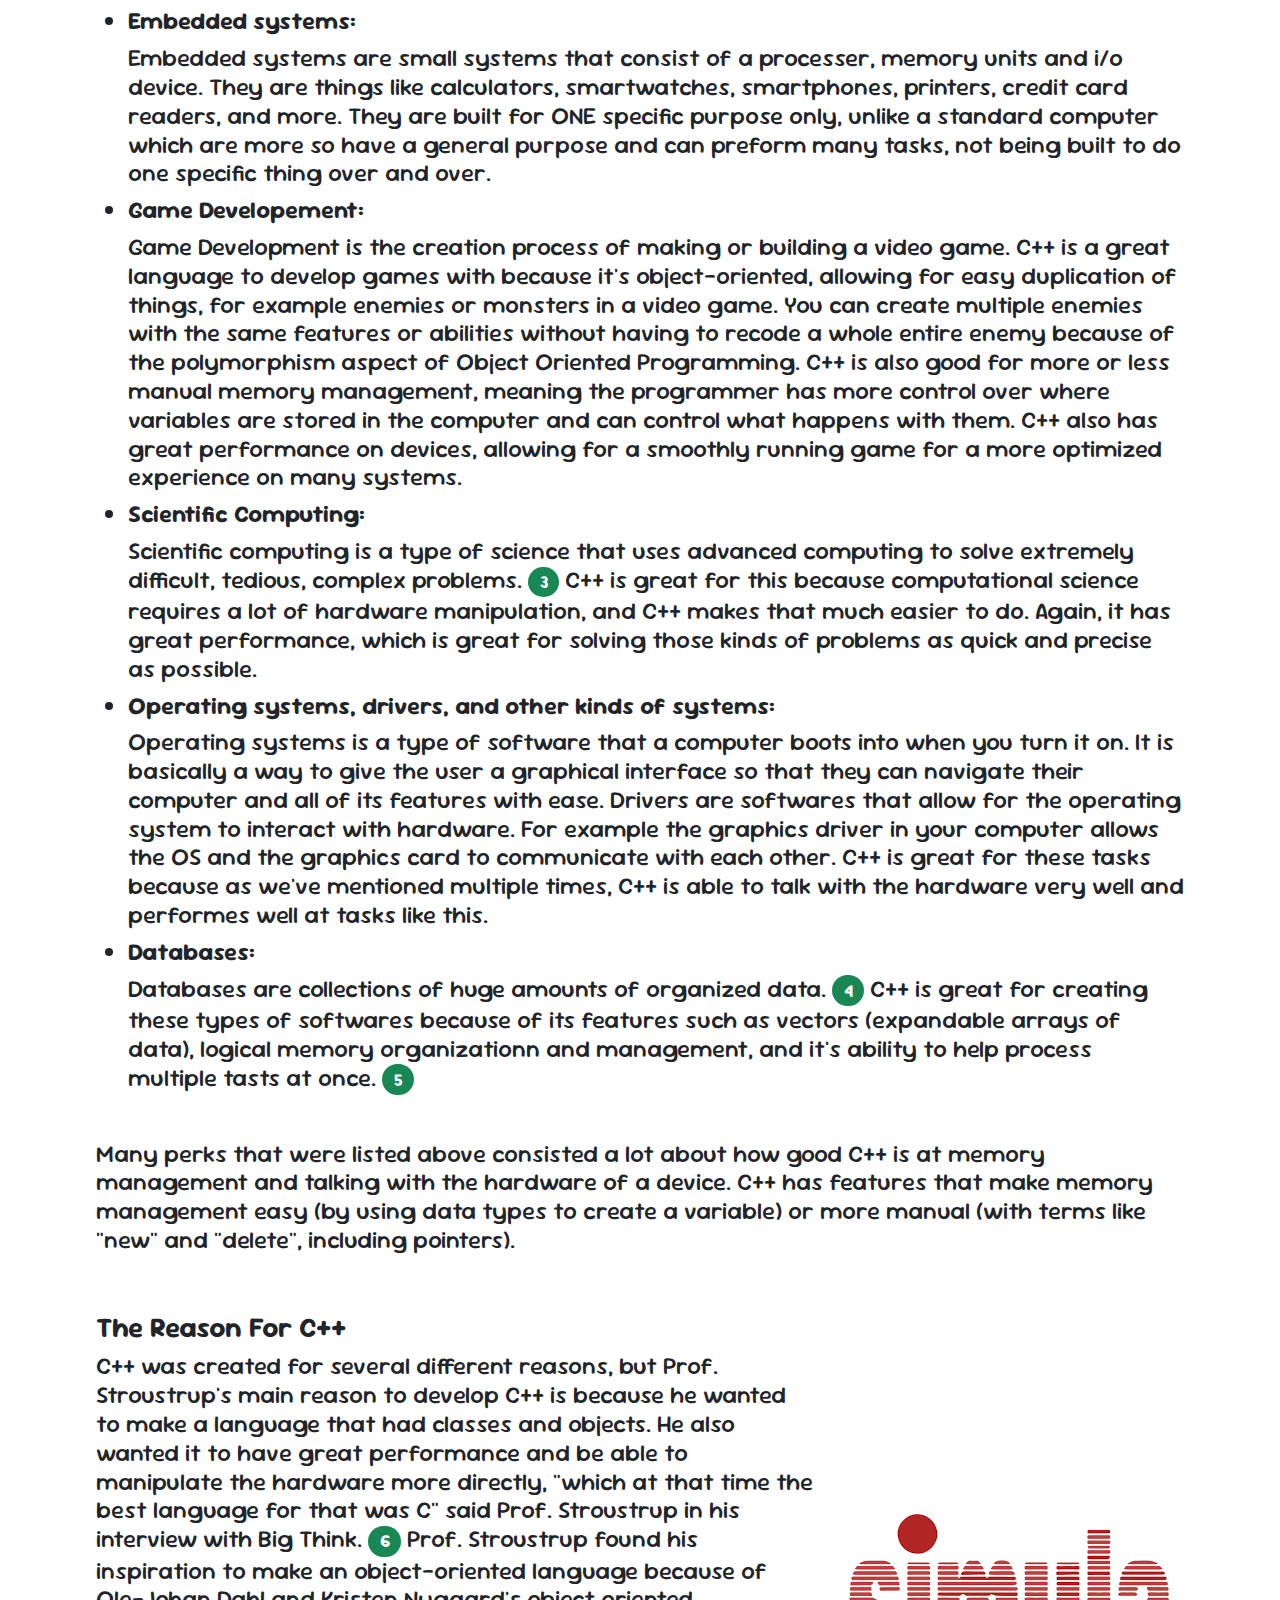
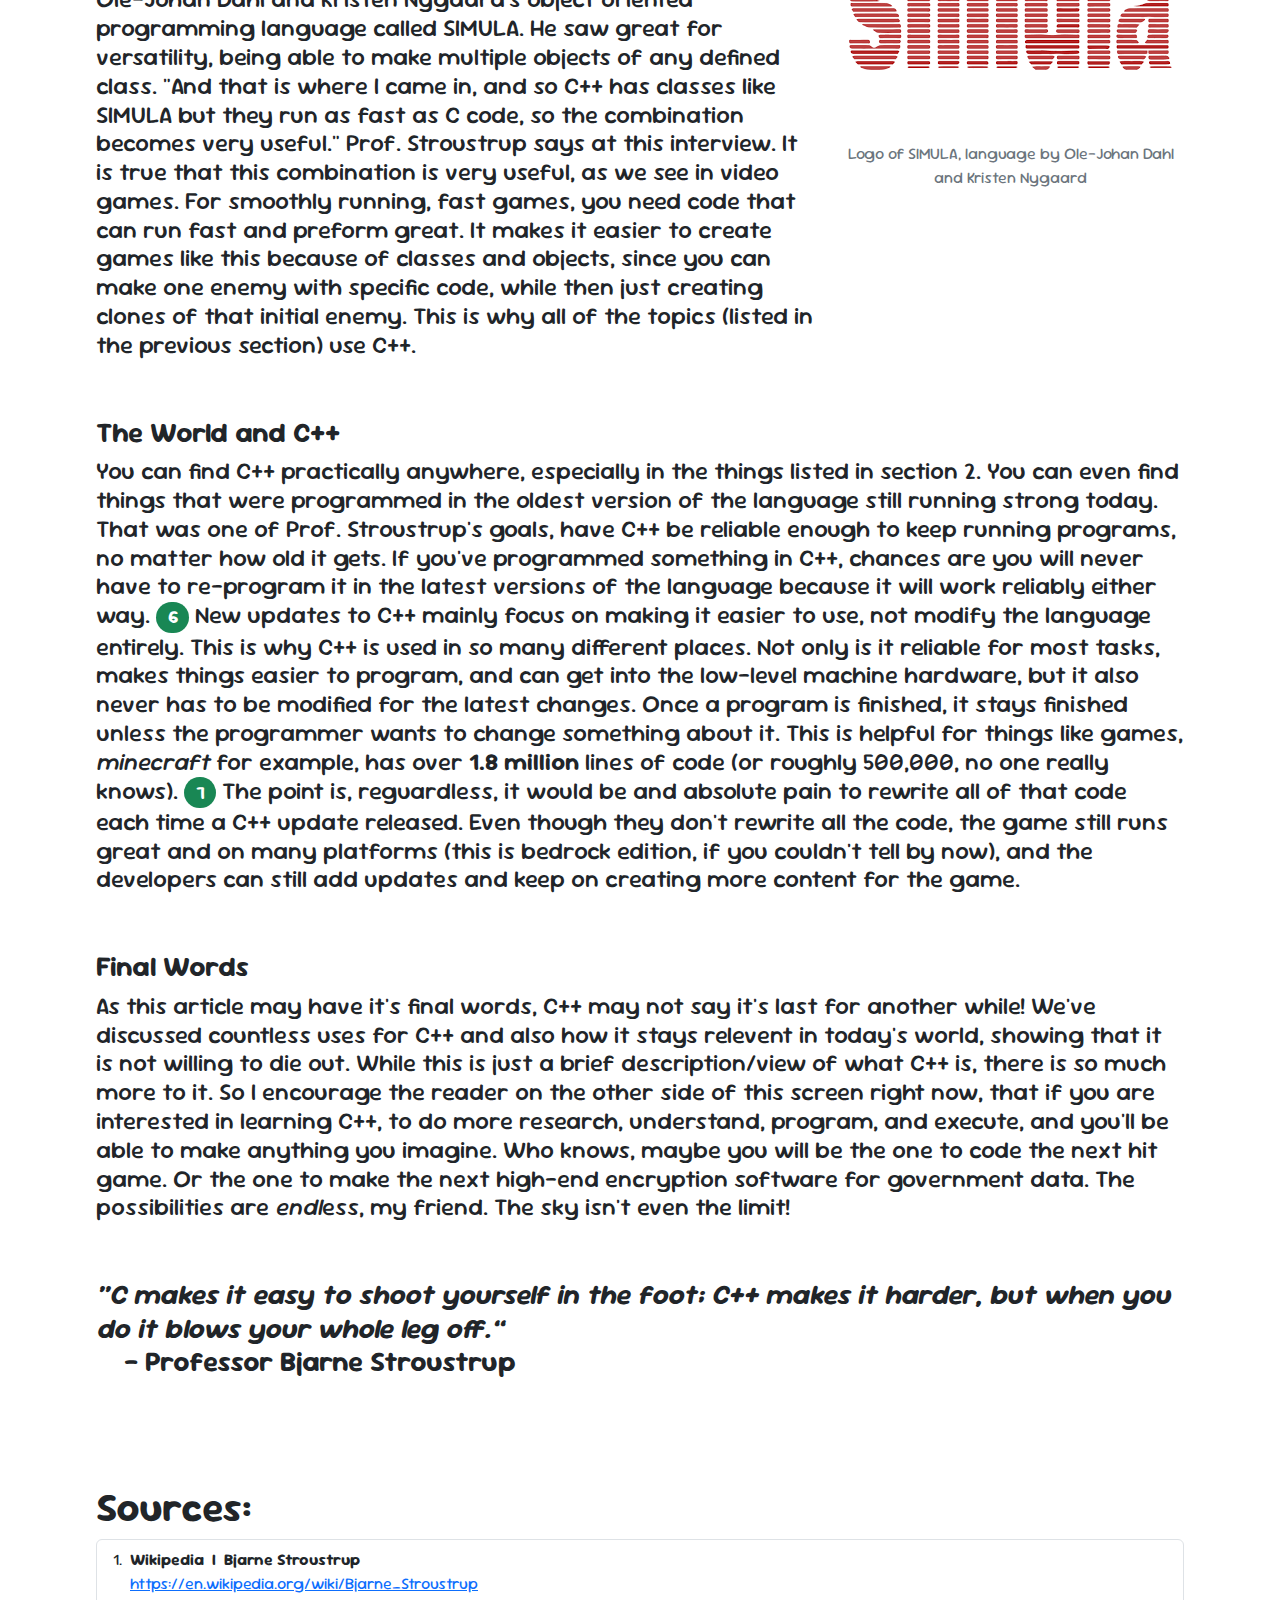
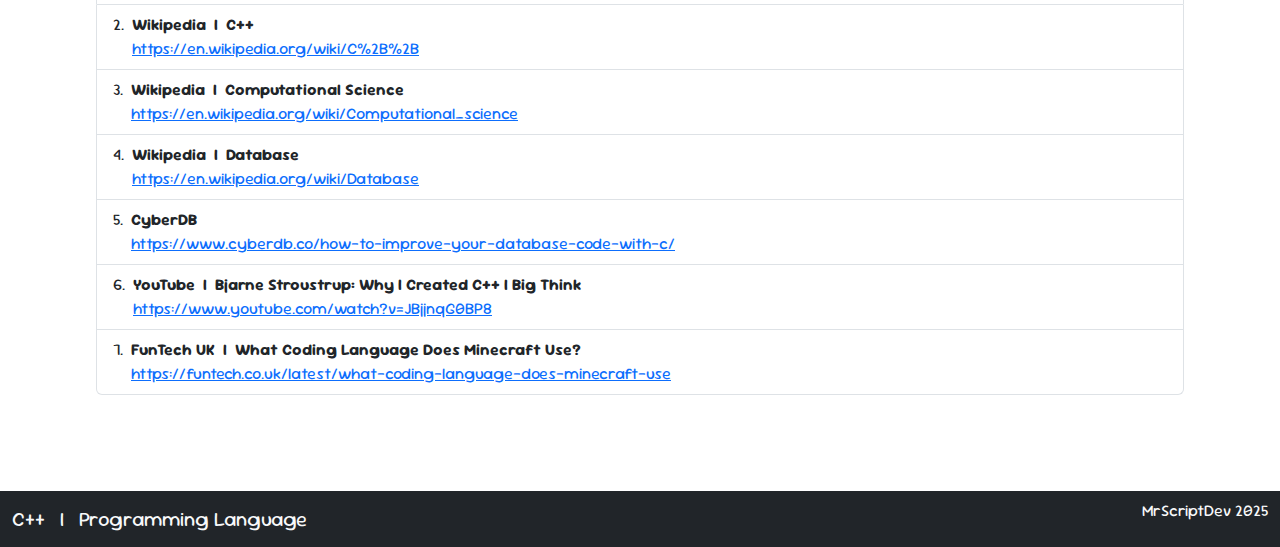
==== commit f36b53a5: "Just another push" ====
--- a/AboutCpp.html
+++ b/AboutCpp.html
@@ -90,7 +90,7 @@
     </div>
 
 
-    <div class="border border-dark text-light text-center container-fluid" style='background-image: url("assets/Circutry.gif"); background-repeat: no-repeat; background-size: 1500px 800px; background-position: center;'>
+    <div class="border border-dark text-light text-center container-fluid" style='background-image: url("assets/output-onlinegiftools.gif"); background-repeat: no-repeat; background-size: 2500px 1800px; background-position: center;'>
         <br>
         <br>
         <br>
@@ -136,7 +136,7 @@
                     designed C++ in <b>1979</b> and published it in <b>1985</b>.
 
                 </h5>
-                <img src="assets/images.jfif" class="rounded-5 img-fluid border border-light border-5">
+                <img src="assets/images.jfif" class="rounded-5 img-fluid border border-light border-5" style="width: 400px;">
                 
                 <h6 class="p-3">Click card to read more</h6>
             </button>
@@ -149,7 +149,7 @@
                     <h5>
                         Everything! C++ is useful for any computer related topics and can be used to program anything.
                     </h5>
-                    <img src="assets/coding-animated-laptop-flow-stream.gif" style="width: 200px" class="rounded-5 img-fluid border border-light border-5">
+                    <img src="assets/coding-animated-laptop-flow-stream.gif" style="width: 200px" class="rounded-5 img-fluid border border-light border-5" style="width: 100px;">
                     <h6 class="p-3">Click card to read more</h6>
                 </button>
             </a>
@@ -167,7 +167,7 @@
                         he wanted to be able to use a language that was <b>object oreinted</b>.
 
                     </h5>
-                    <img src="assets/OOP_Img.png" class="rounded-5 img-fluid">
+                    <img src="assets/OOP_Img.png" class="rounded-5 img-fluid" style="width: 400px;">
                     
                     <h6 class="p-3">Click card to read more</h6>
                 </button>
@@ -180,7 +180,7 @@
                     <h5>
                         From video games to databases to operating systems, C++ contributes to it all! (or a lot of it at least) 😅
                     </h5>
-                    <img src="assets/GLOBE2.gif" style="width: 200px" class="rounded-5 img-fluid border border-light border-5">
+                    <img src="assets/GLOBE2.gif" style="width: 200px" class="rounded-5 img-fluid border border-light border-5" style="width: 100px;">
                     <h6 class="p-3">Click card to read more</h6>
                 </button>
             </a>
--- a/style.css
+++ b/style.css
@@ -183,4 +183,12 @@
 
 .img_hover:hover {
     transform: rotate(10deg) scale(1.2);
+}
+
+.pointer {
+    cursor: pointer;
+}
+
+.strike {
+    text-decoration: line-through;
 }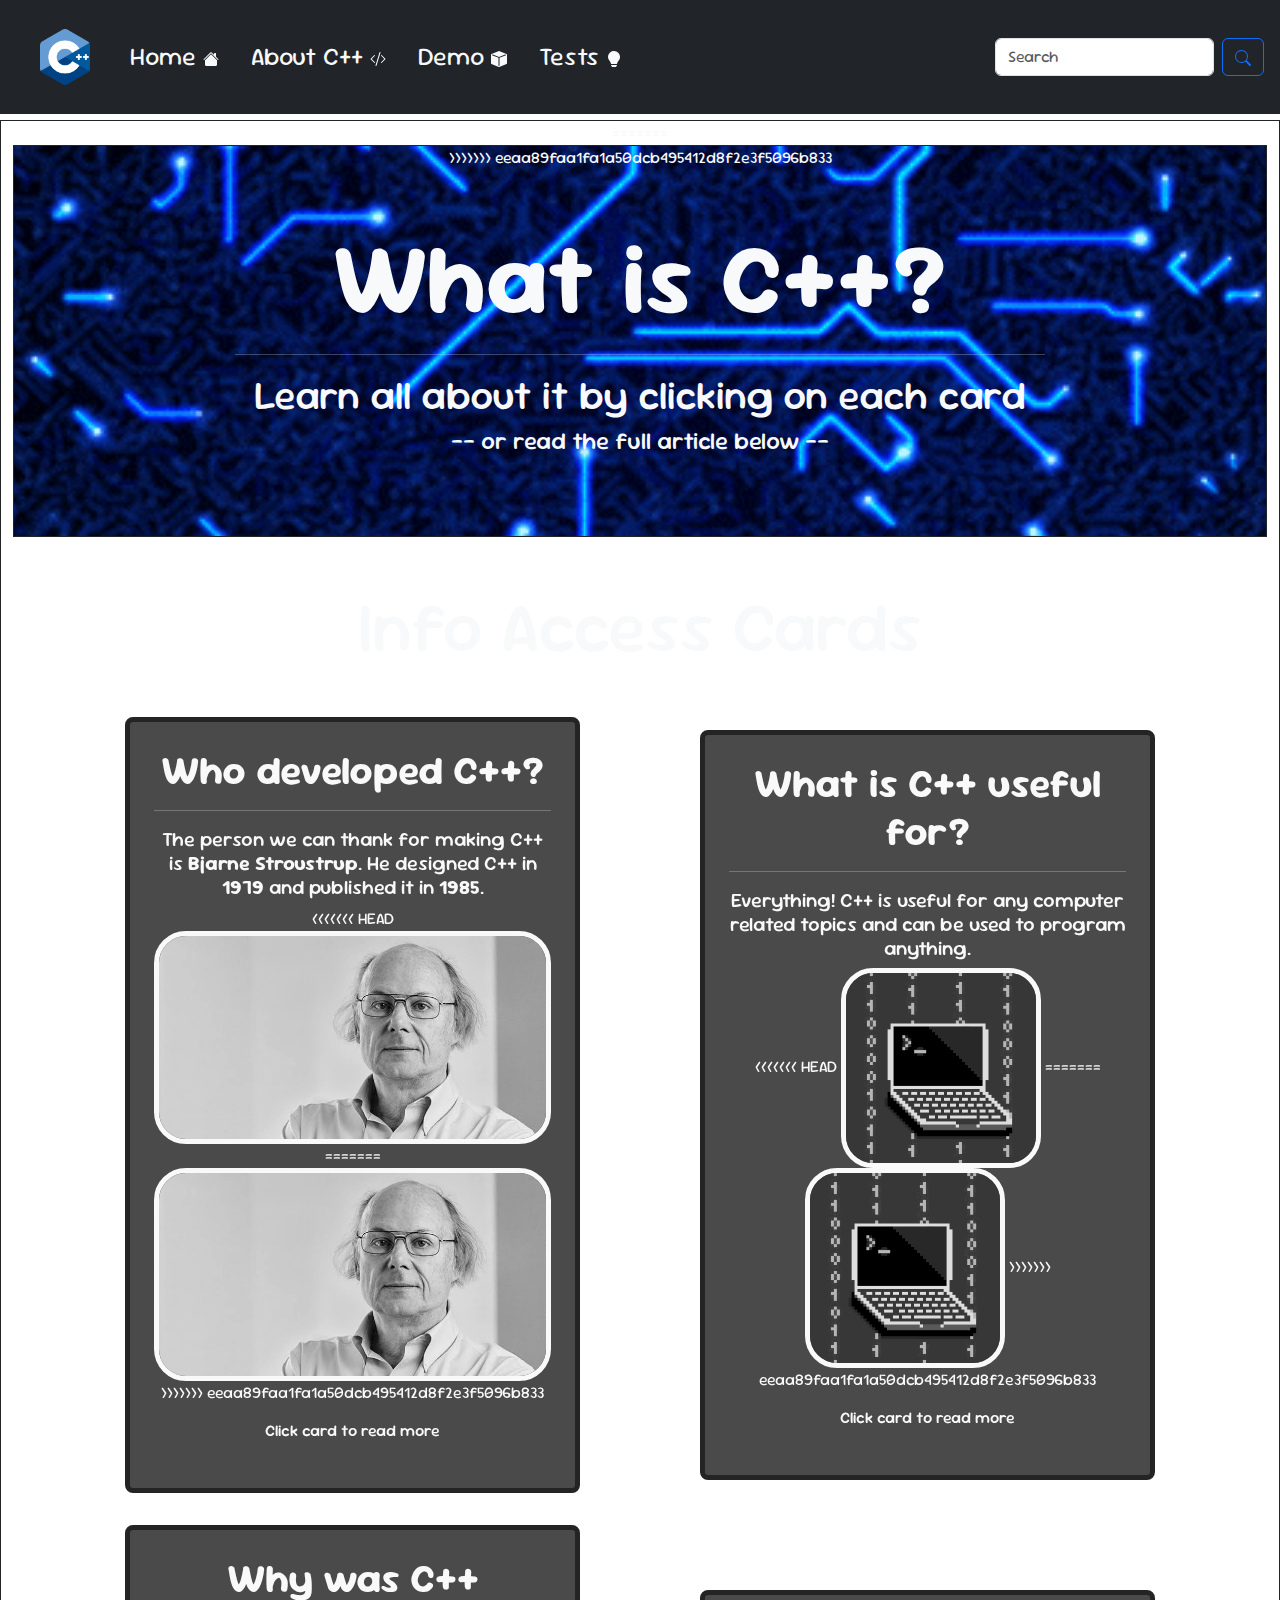
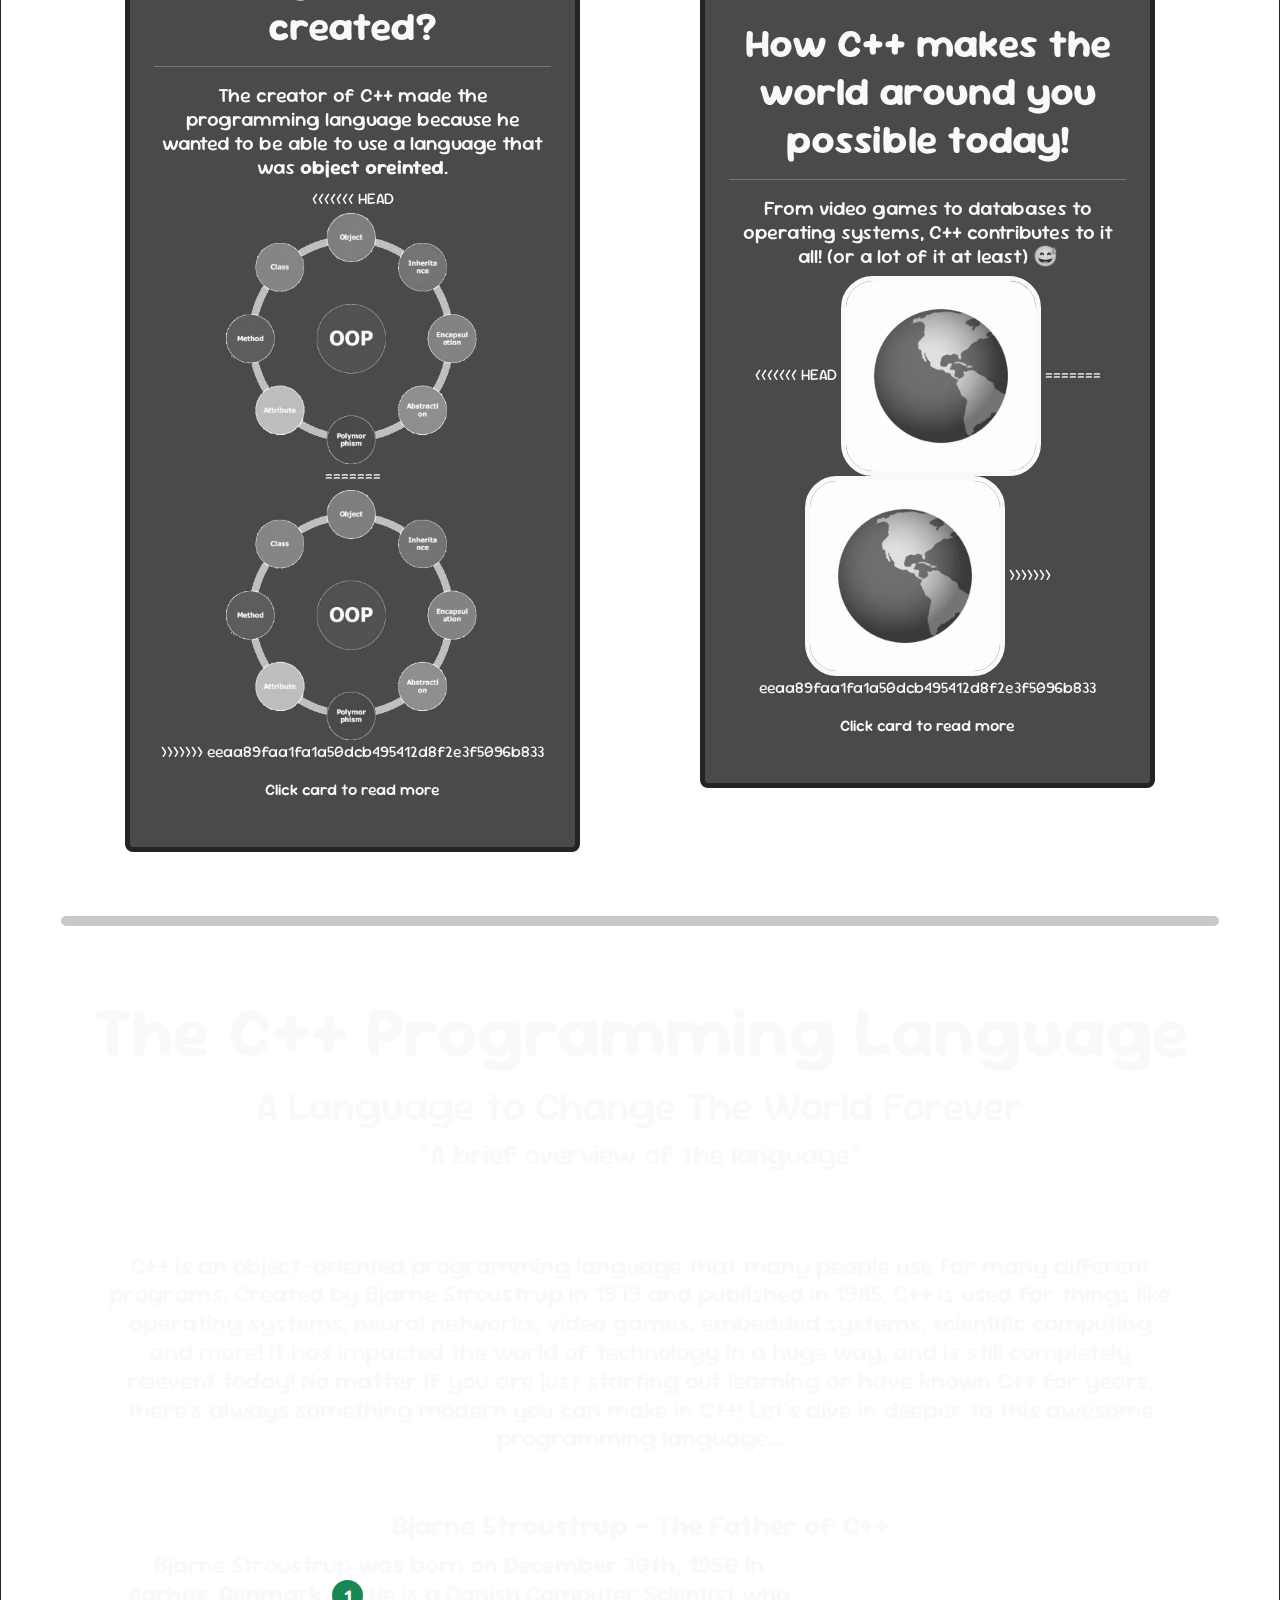
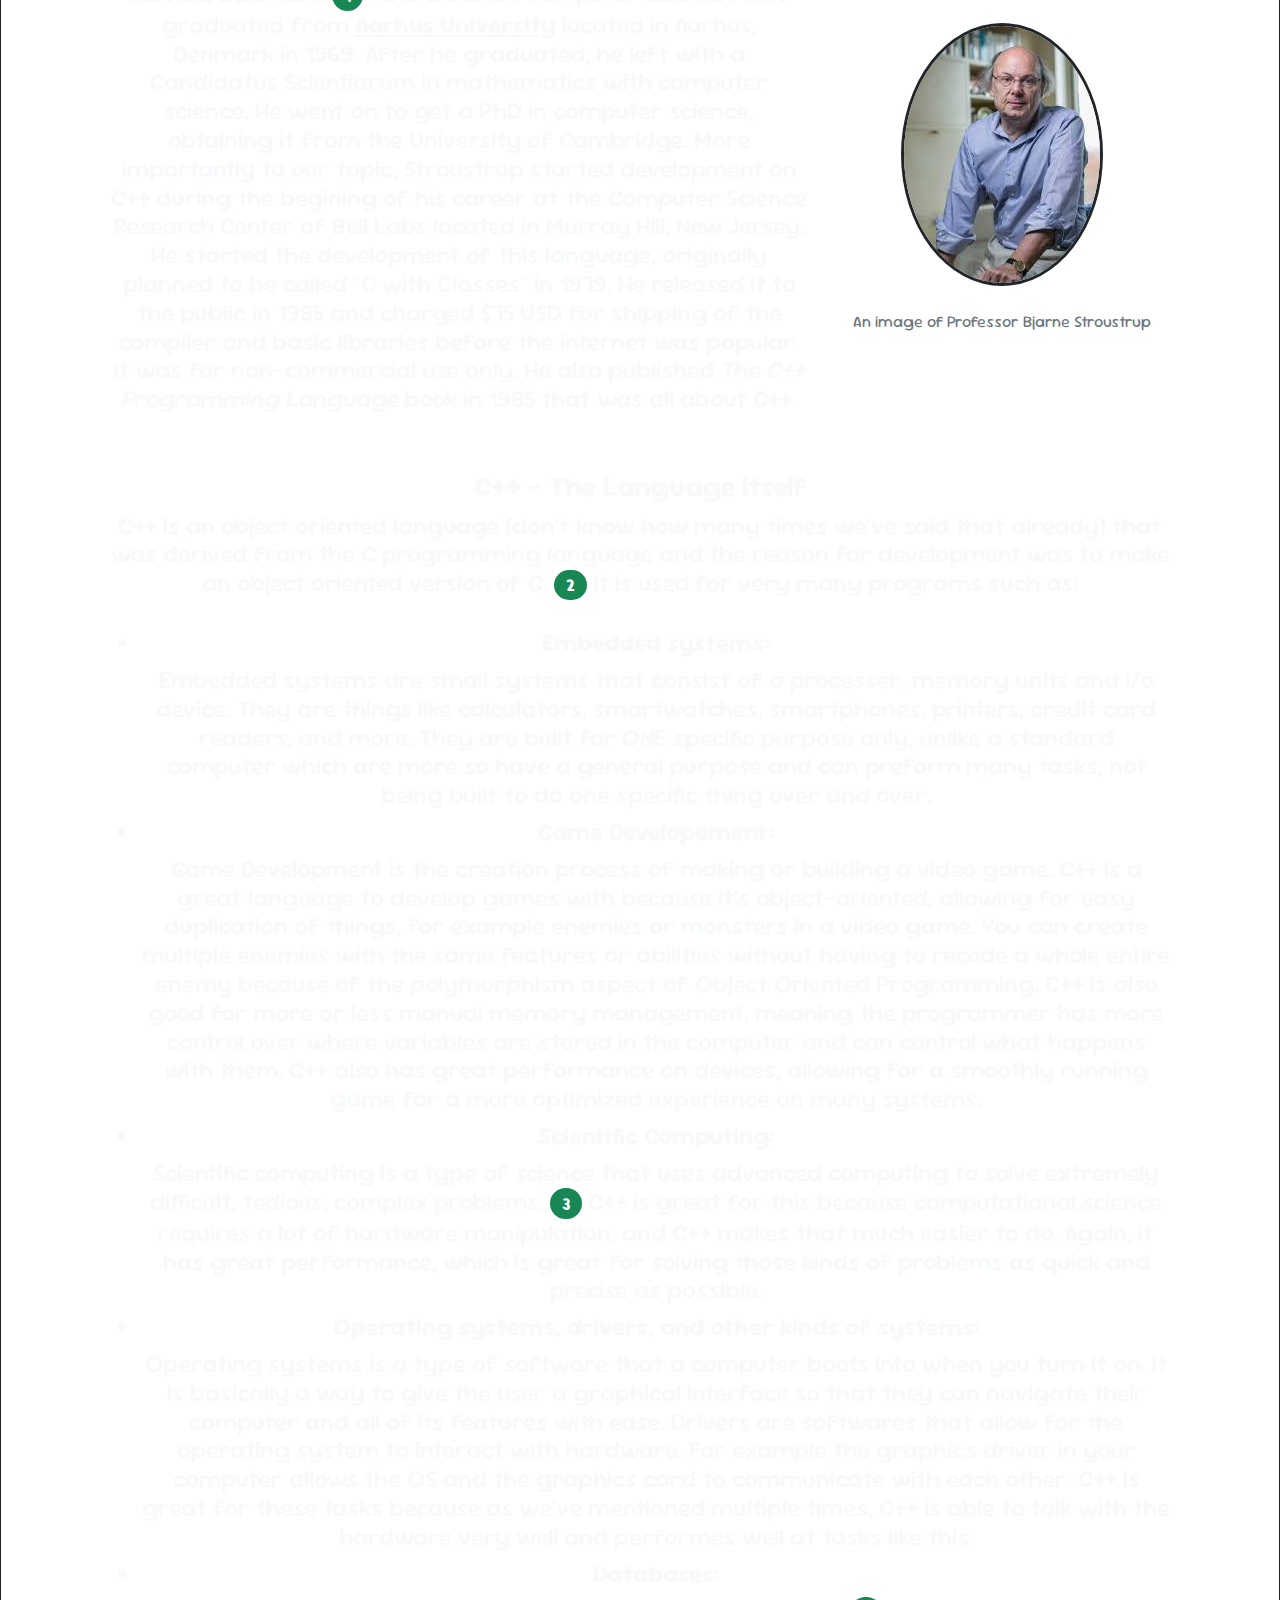
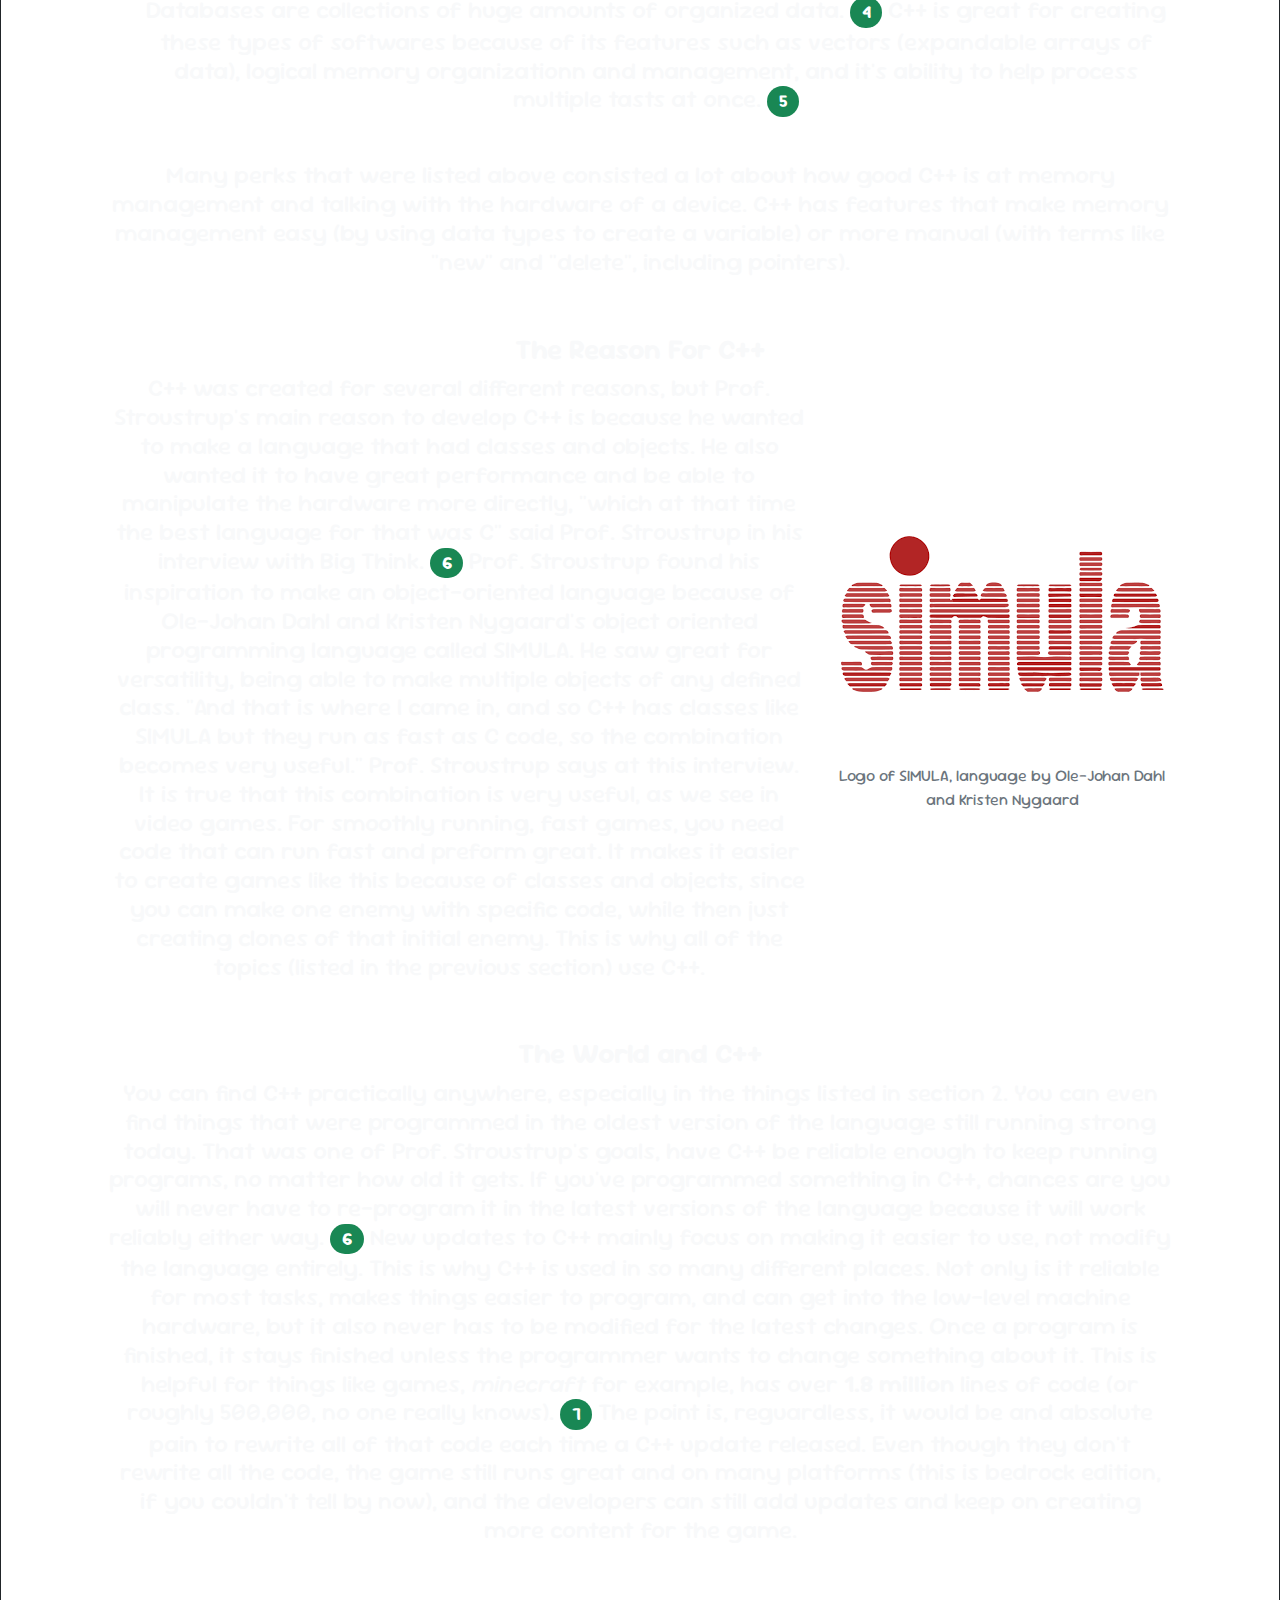
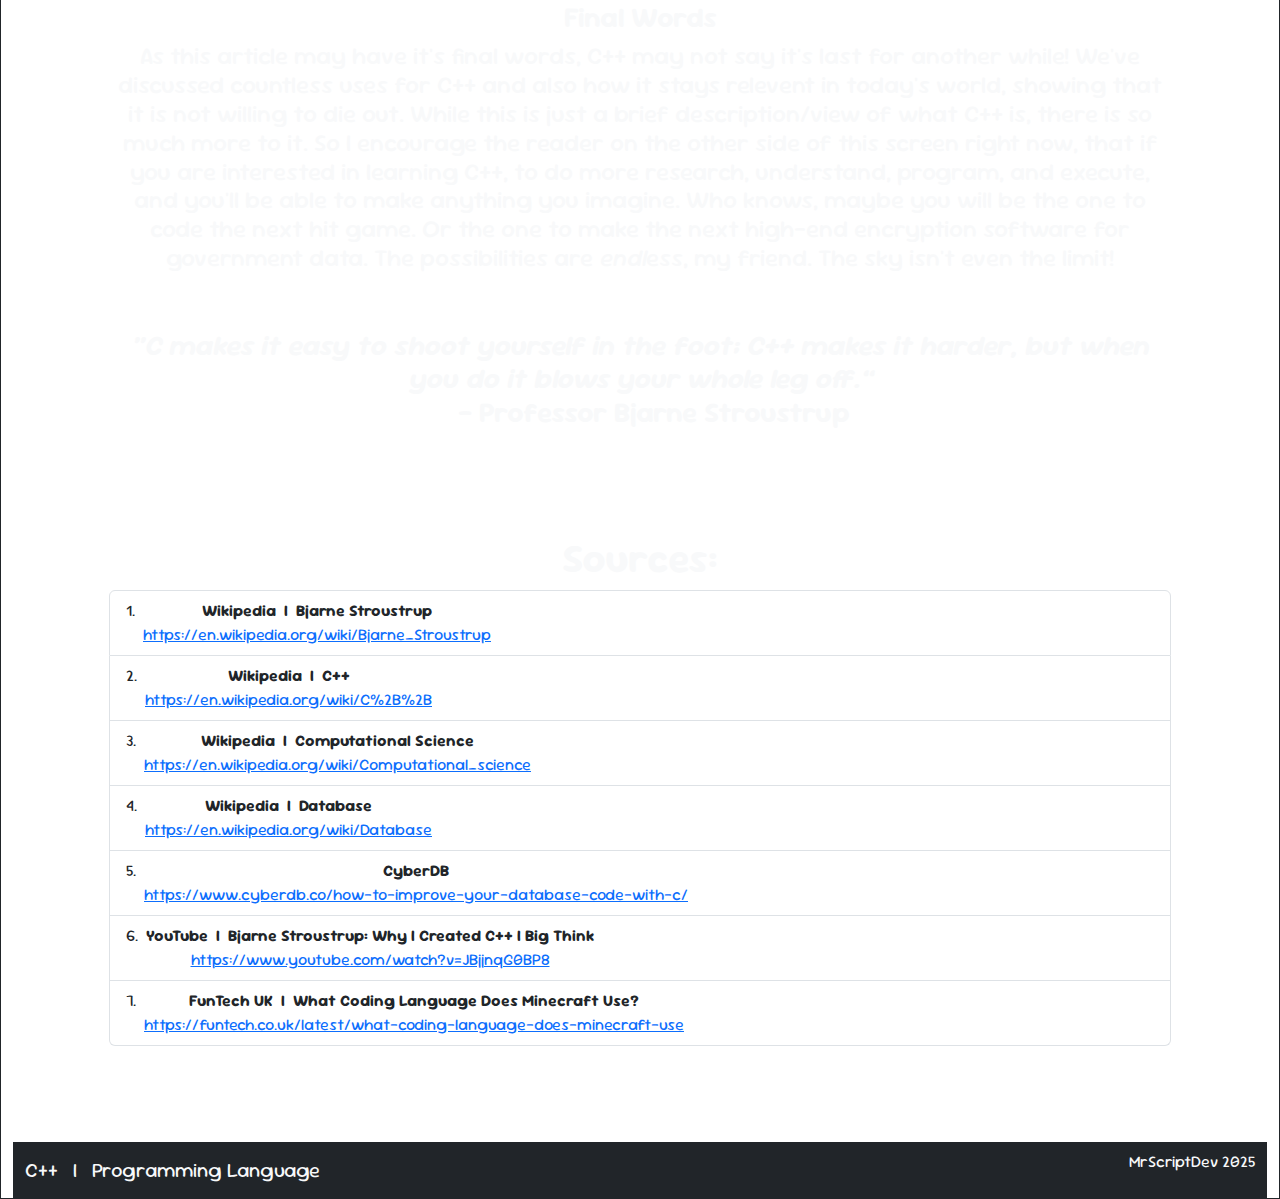
==== commit 66911cb0: "Update AboutCpp.html" ====
--- a/AboutCpp.html
+++ b/AboutCpp.html
@@ -90,7 +90,11 @@
     </div>
 
 
+<<<<<<< HEAD
     <div class="border border-dark text-light text-center container-fluid" style='background-image: url("assets/output-onlinegiftools.gif"); background-repeat: no-repeat; background-size: 2500px 1800px; background-position: center;'>
+=======
+    <div class="border border-dark text-light text-center container-fluid" style='background-image: url("assets/Circutry.gif"); background-repeat: no-repeat; background-size: 1500px 800px; background-position: center;'>
+>>>>>>> eeaa89faa1fa1a50dcb495412d8f2e3f5096b833
         <br>
         <br>
         <br>
@@ -136,7 +140,11 @@
                     designed C++ in <b>1979</b> and published it in <b>1985</b>.
 
                 </h5>
+<<<<<<< HEAD
                 <img src="assets/images.jfif" class="rounded-5 img-fluid border border-light border-5" style="width: 400px;">
+=======
+                <img src="assets/images.jfif" class="rounded-5 img-fluid border border-light border-5">
+>>>>>>> eeaa89faa1fa1a50dcb495412d8f2e3f5096b833
                 
                 <h6 class="p-3">Click card to read more</h6>
             </button>
@@ -149,7 +157,11 @@
                     <h5>
                         Everything! C++ is useful for any computer related topics and can be used to program anything.
                     </h5>
+<<<<<<< HEAD
                     <img src="assets/coding-animated-laptop-flow-stream.gif" style="width: 200px" class="rounded-5 img-fluid border border-light border-5" style="width: 100px;">
+=======
+                    <img src="assets/coding-animated-laptop-flow-stream.gif" style="width: 200px" class="rounded-5 img-fluid border border-light border-5">
+>>>>>>> eeaa89faa1fa1a50dcb495412d8f2e3f5096b833
                     <h6 class="p-3">Click card to read more</h6>
                 </button>
             </a>
@@ -167,7 +179,11 @@
                         he wanted to be able to use a language that was <b>object oreinted</b>.
 
                     </h5>
+<<<<<<< HEAD
                     <img src="assets/OOP_Img.png" class="rounded-5 img-fluid" style="width: 400px;">
+=======
+                    <img src="assets/OOP_Img.png" class="rounded-5 img-fluid">
+>>>>>>> eeaa89faa1fa1a50dcb495412d8f2e3f5096b833
                     
                     <h6 class="p-3">Click card to read more</h6>
                 </button>
@@ -180,7 +196,11 @@
                     <h5>
                         From video games to databases to operating systems, C++ contributes to it all! (or a lot of it at least) 😅
                     </h5>
+<<<<<<< HEAD
                     <img src="assets/GLOBE2.gif" style="width: 200px" class="rounded-5 img-fluid border border-light border-5" style="width: 100px;">
+=======
+                    <img src="assets/GLOBE2.gif" style="width: 200px" class="rounded-5 img-fluid border border-light border-5">
+>>>>>>> eeaa89faa1fa1a50dcb495412d8f2e3f5096b833
                     <h6 class="p-3">Click card to read more</h6>
                 </button>
             </a>
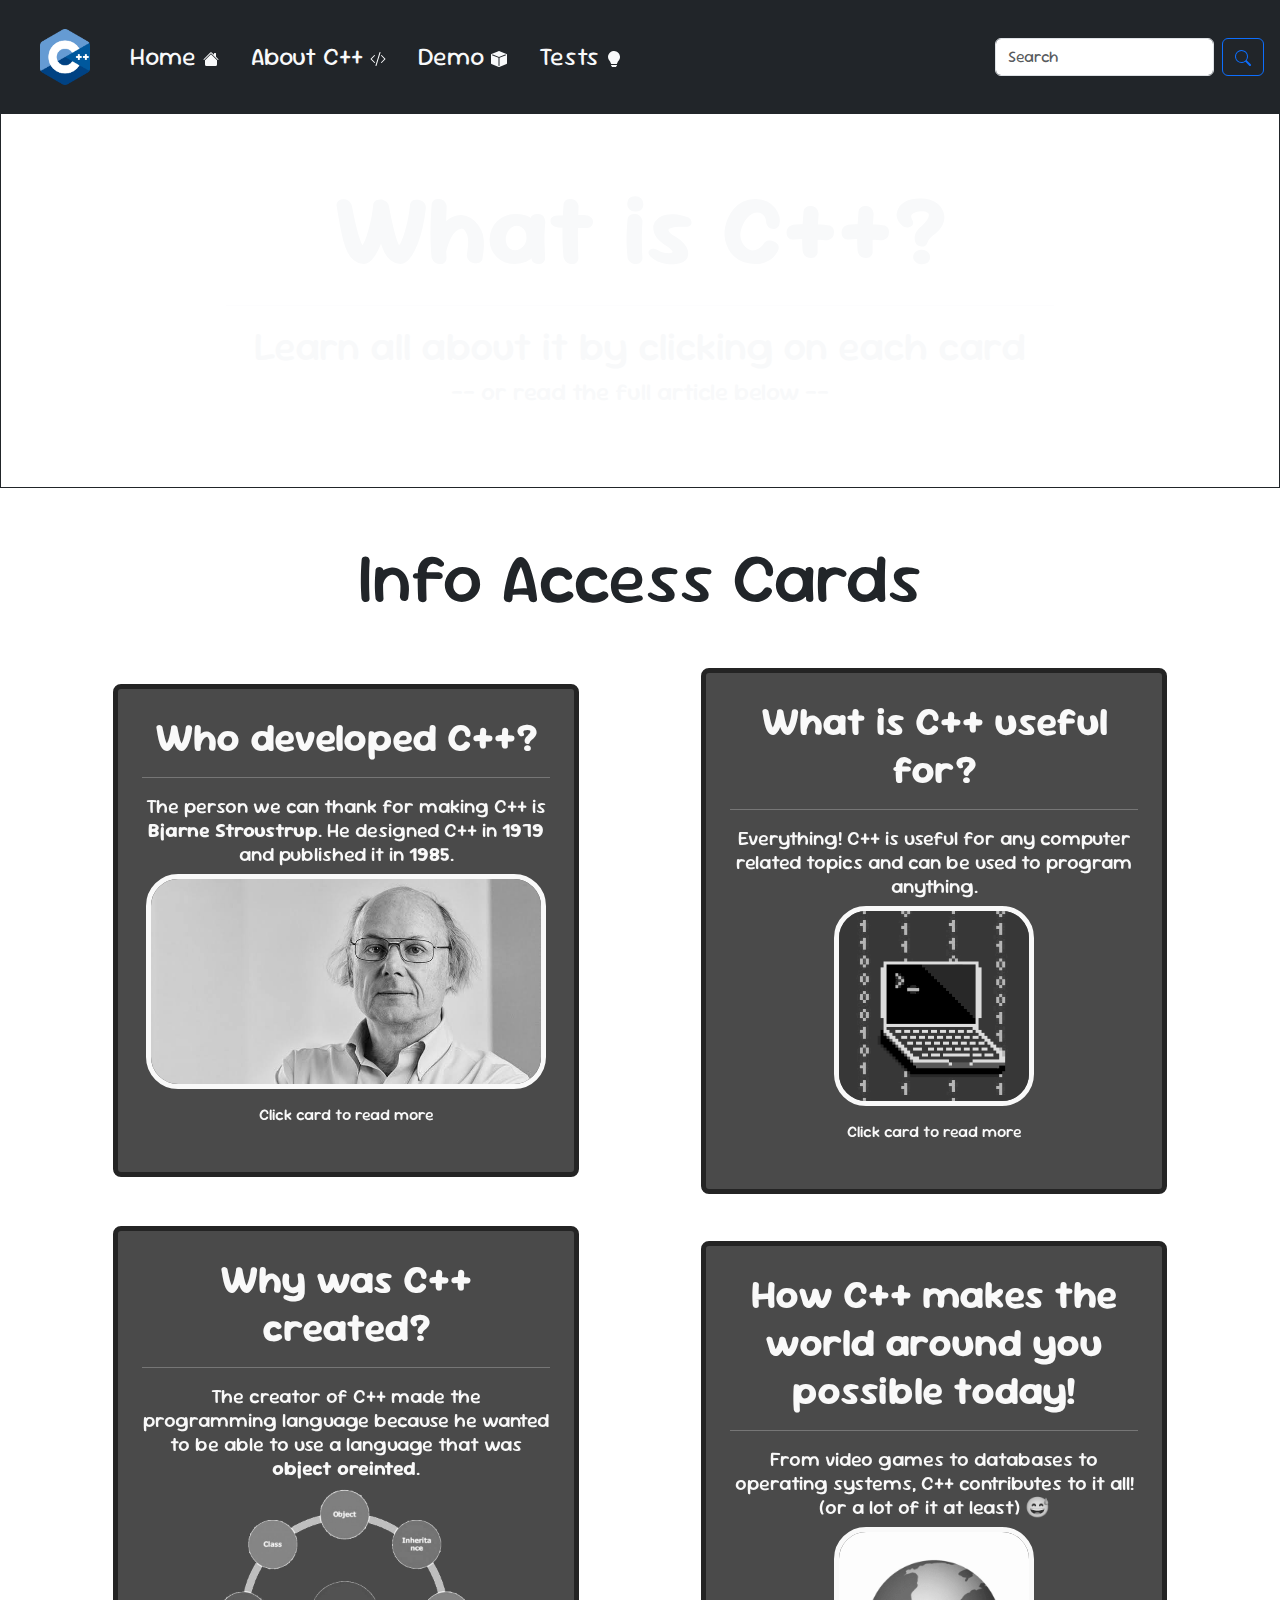
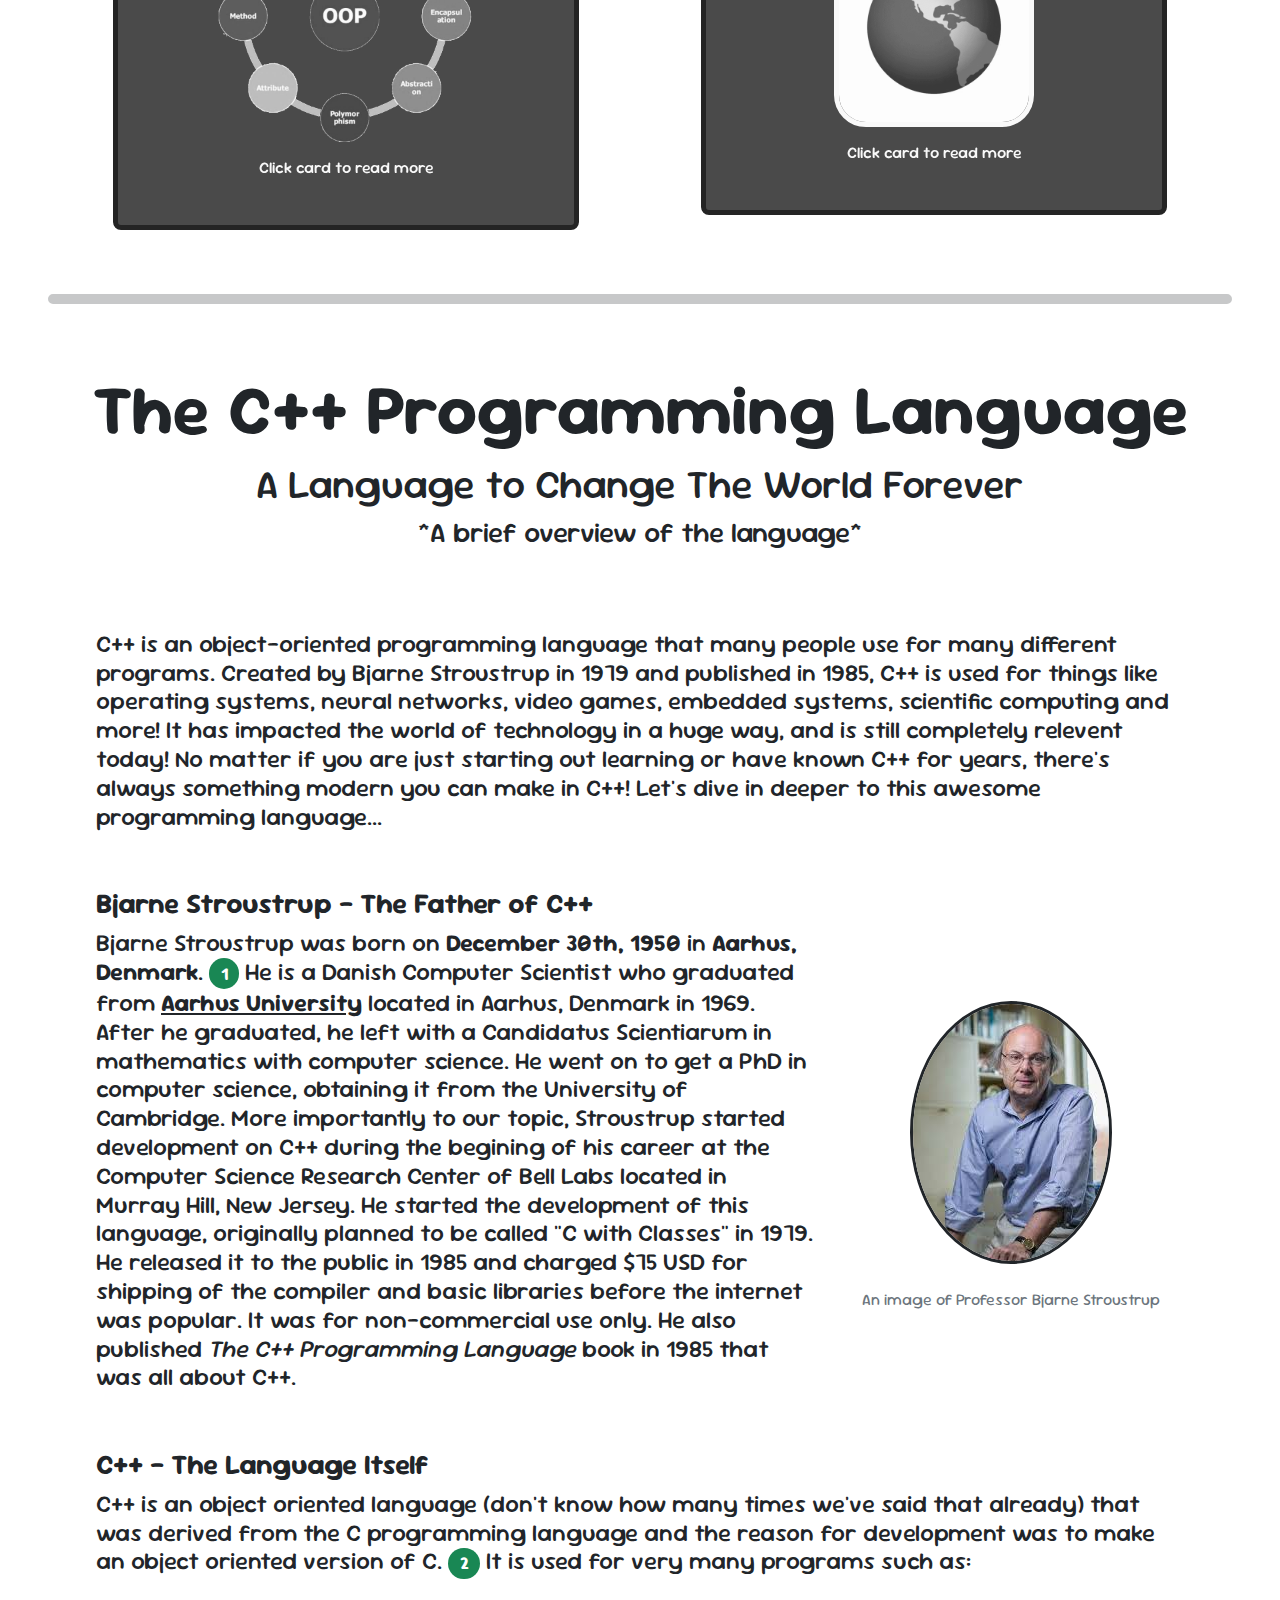
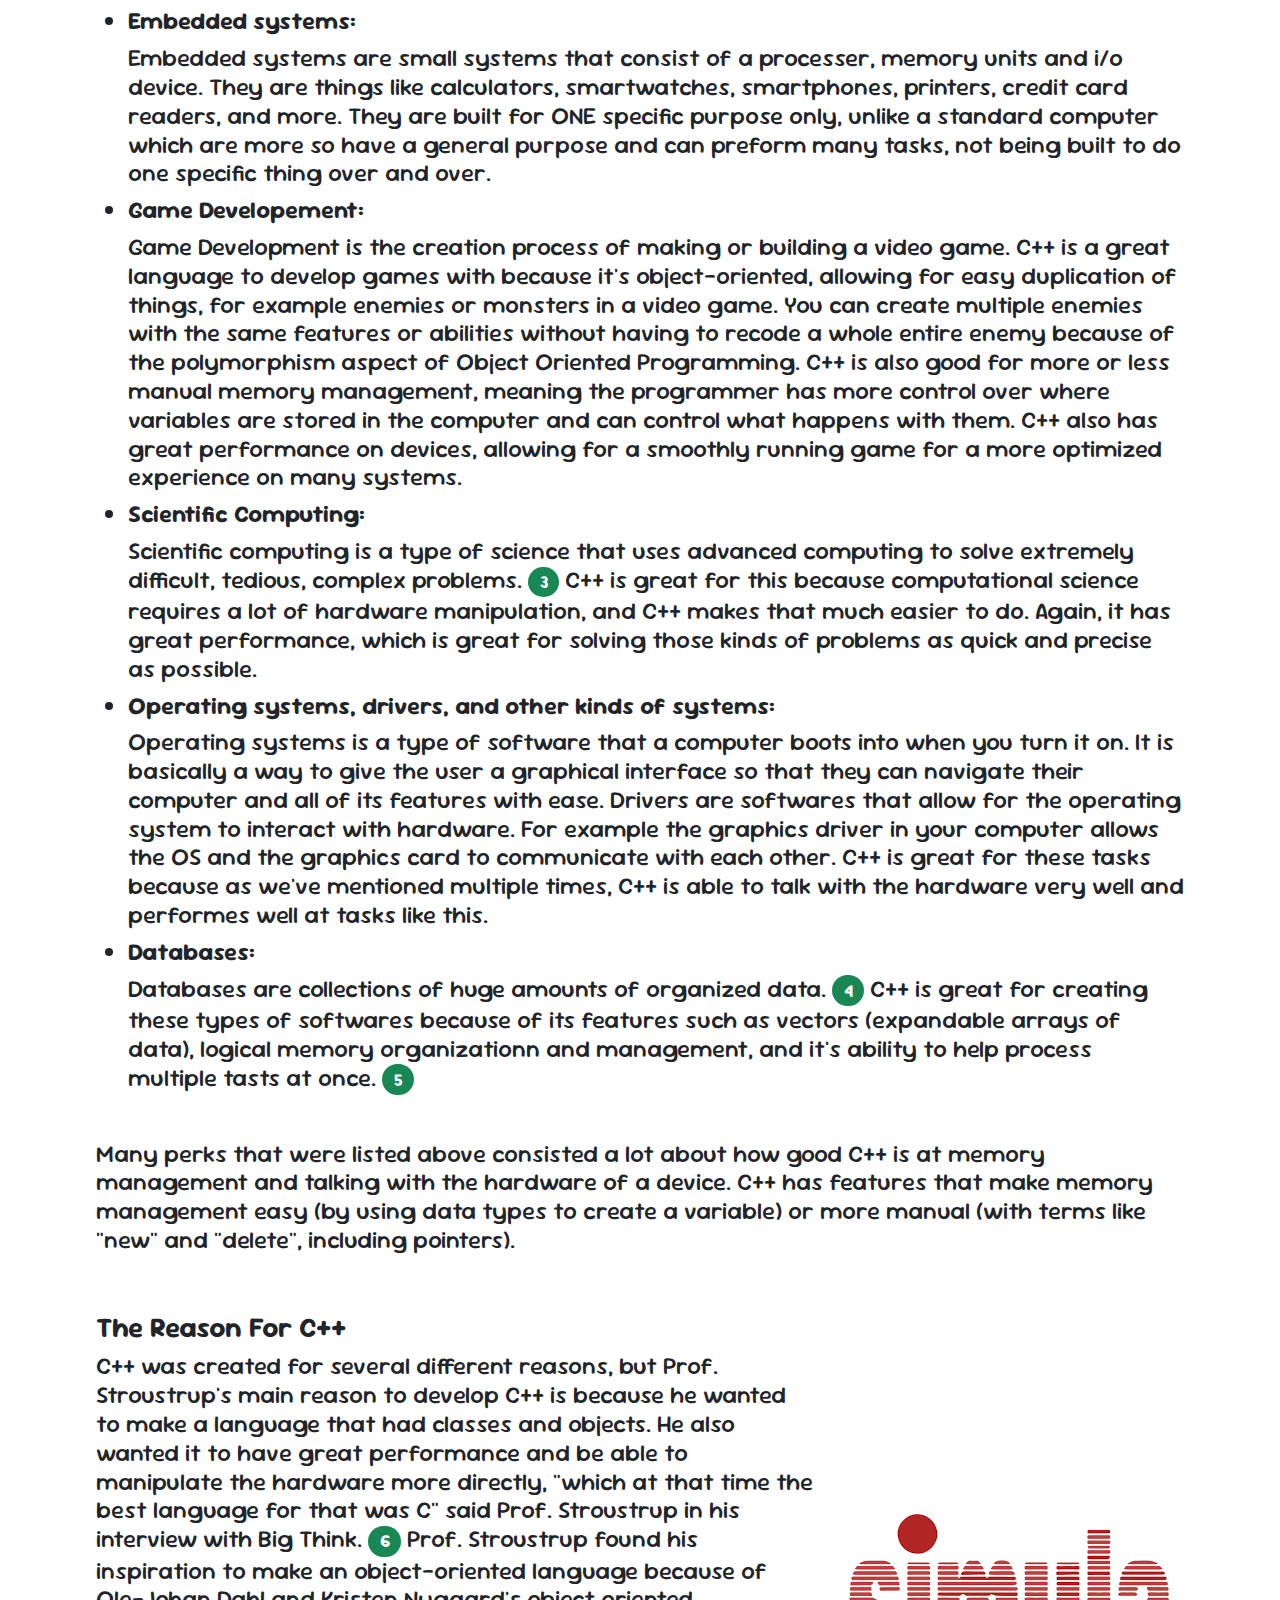
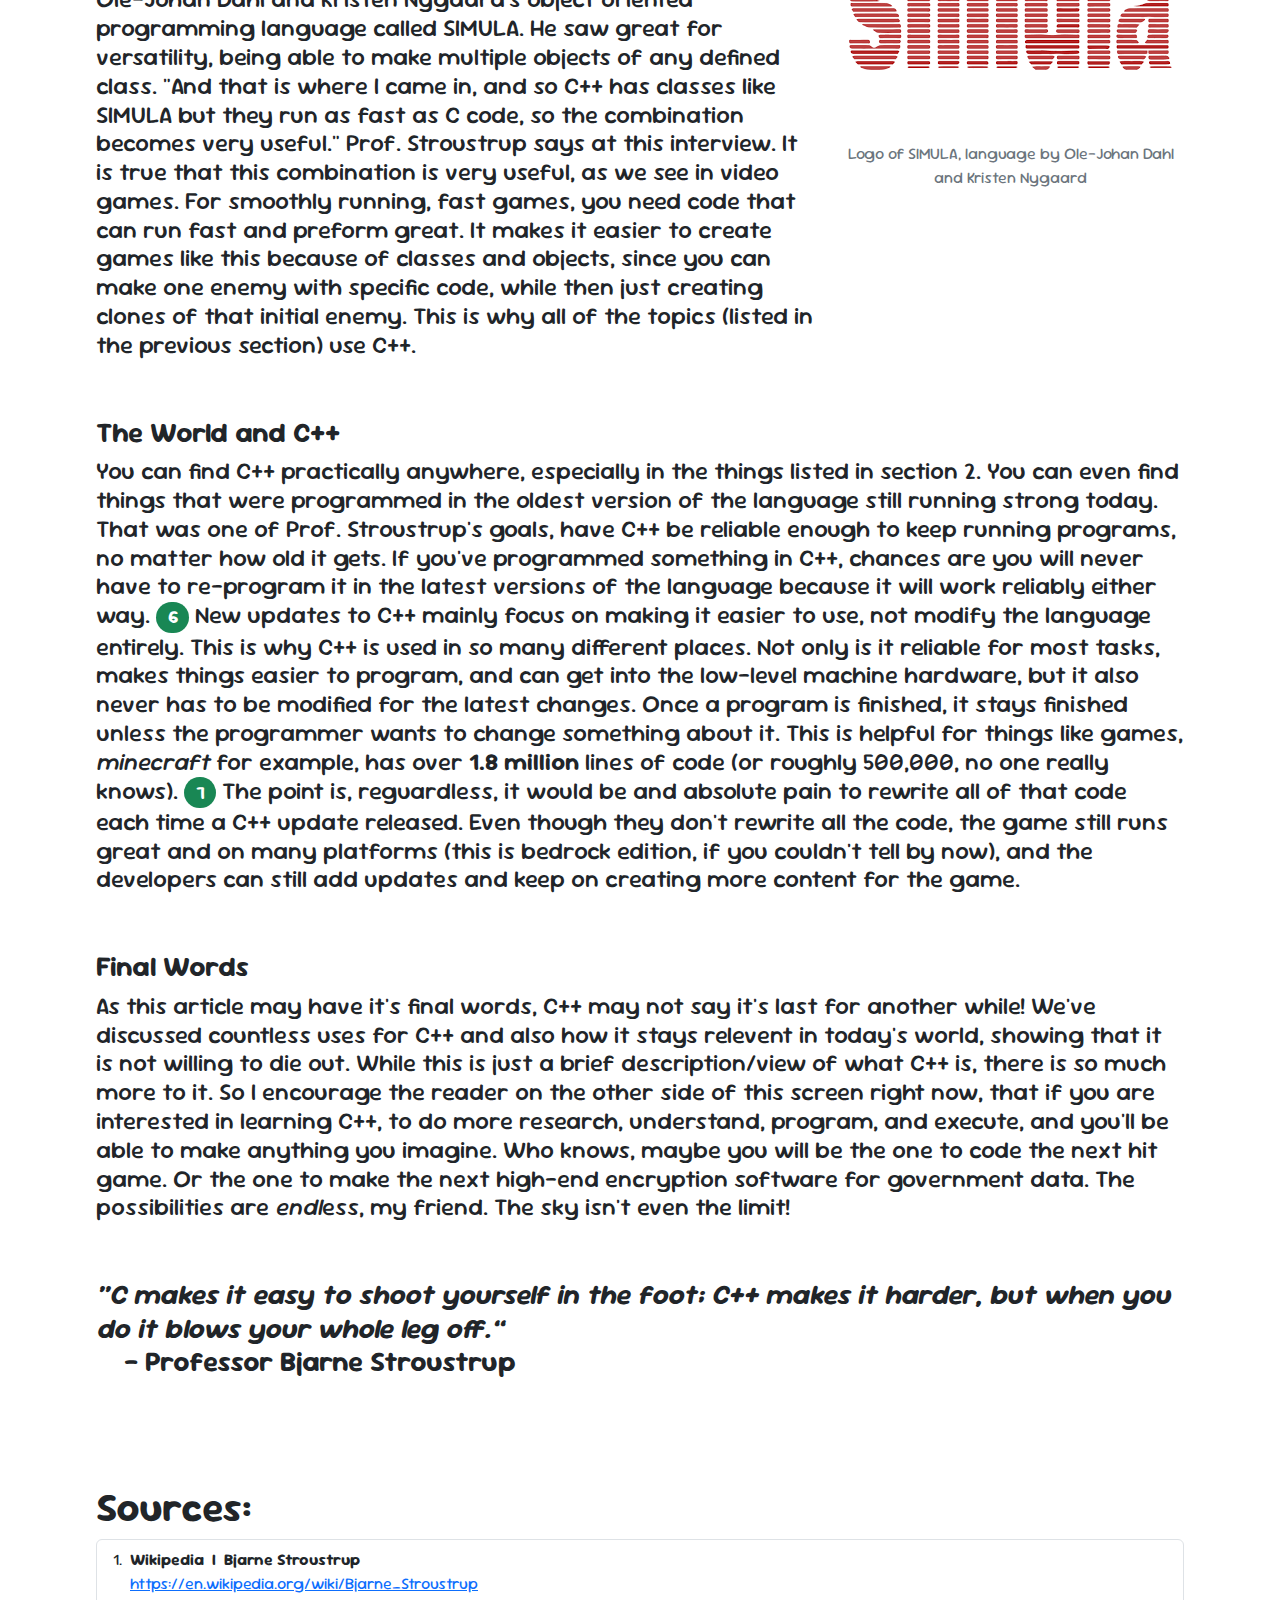
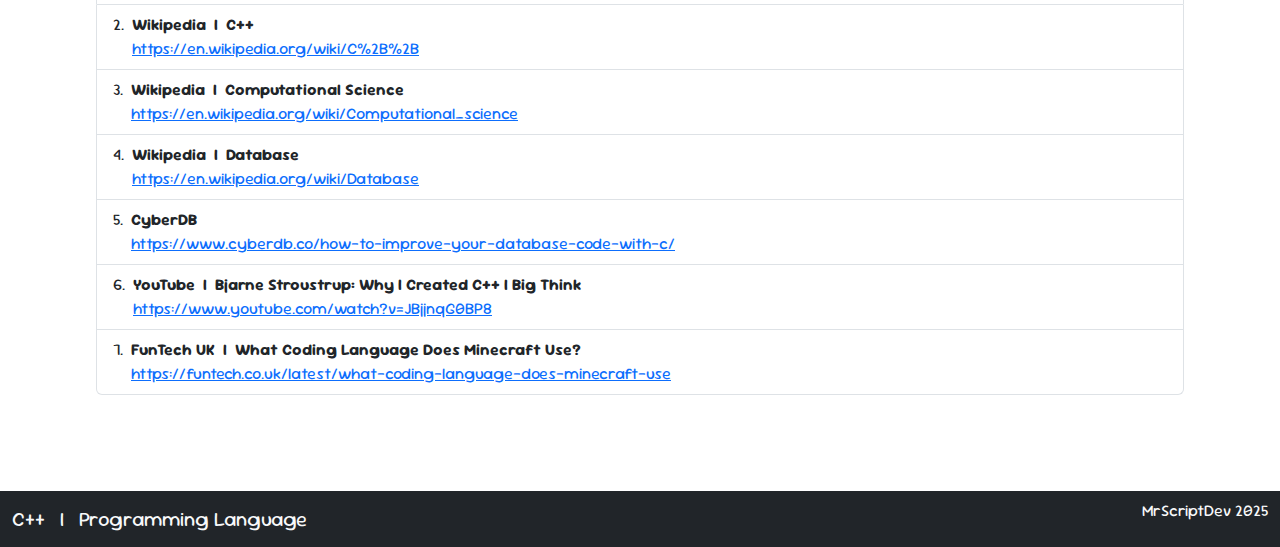
==== commit a3a68a32: "Fixed" ====
--- a/AboutCpp.html
+++ b/AboutCpp.html
@@ -90,11 +90,7 @@
     </div>
 
 
-<<<<<<< HEAD
     <div class="border border-dark text-light text-center container-fluid" style='background-image: url("assets/output-onlinegiftools.gif"); background-repeat: no-repeat; background-size: 2500px 1800px; background-position: center;'>
-=======
-    <div class="border border-dark text-light text-center container-fluid" style='background-image: url("assets/Circutry.gif"); background-repeat: no-repeat; background-size: 1500px 800px; background-position: center;'>
->>>>>>> eeaa89faa1fa1a50dcb495412d8f2e3f5096b833
         <br>
         <br>
         <br>
@@ -140,11 +136,7 @@
                     designed C++ in <b>1979</b> and published it in <b>1985</b>.
 
                 </h5>
-<<<<<<< HEAD
                 <img src="assets/images.jfif" class="rounded-5 img-fluid border border-light border-5" style="width: 400px;">
-=======
-                <img src="assets/images.jfif" class="rounded-5 img-fluid border border-light border-5">
->>>>>>> eeaa89faa1fa1a50dcb495412d8f2e3f5096b833
                 
                 <h6 class="p-3">Click card to read more</h6>
             </button>
@@ -157,11 +149,7 @@
                     <h5>
                         Everything! C++ is useful for any computer related topics and can be used to program anything.
                     </h5>
-<<<<<<< HEAD
                     <img src="assets/coding-animated-laptop-flow-stream.gif" style="width: 200px" class="rounded-5 img-fluid border border-light border-5" style="width: 100px;">
-=======
-                    <img src="assets/coding-animated-laptop-flow-stream.gif" style="width: 200px" class="rounded-5 img-fluid border border-light border-5">
->>>>>>> eeaa89faa1fa1a50dcb495412d8f2e3f5096b833
                     <h6 class="p-3">Click card to read more</h6>
                 </button>
             </a>
@@ -179,11 +167,7 @@
                         he wanted to be able to use a language that was <b>object oreinted</b>.
 
                     </h5>
-<<<<<<< HEAD
                     <img src="assets/OOP_Img.png" class="rounded-5 img-fluid" style="width: 400px;">
-=======
-                    <img src="assets/OOP_Img.png" class="rounded-5 img-fluid">
->>>>>>> eeaa89faa1fa1a50dcb495412d8f2e3f5096b833
                     
                     <h6 class="p-3">Click card to read more</h6>
                 </button>
@@ -196,11 +180,7 @@
                     <h5>
                         From video games to databases to operating systems, C++ contributes to it all! (or a lot of it at least) 😅
                     </h5>
-<<<<<<< HEAD
                     <img src="assets/GLOBE2.gif" style="width: 200px" class="rounded-5 img-fluid border border-light border-5" style="width: 100px;">
-=======
-                    <img src="assets/GLOBE2.gif" style="width: 200px" class="rounded-5 img-fluid border border-light border-5">
->>>>>>> eeaa89faa1fa1a50dcb495412d8f2e3f5096b833
                     <h6 class="p-3">Click card to read more</h6>
                 </button>
             </a>
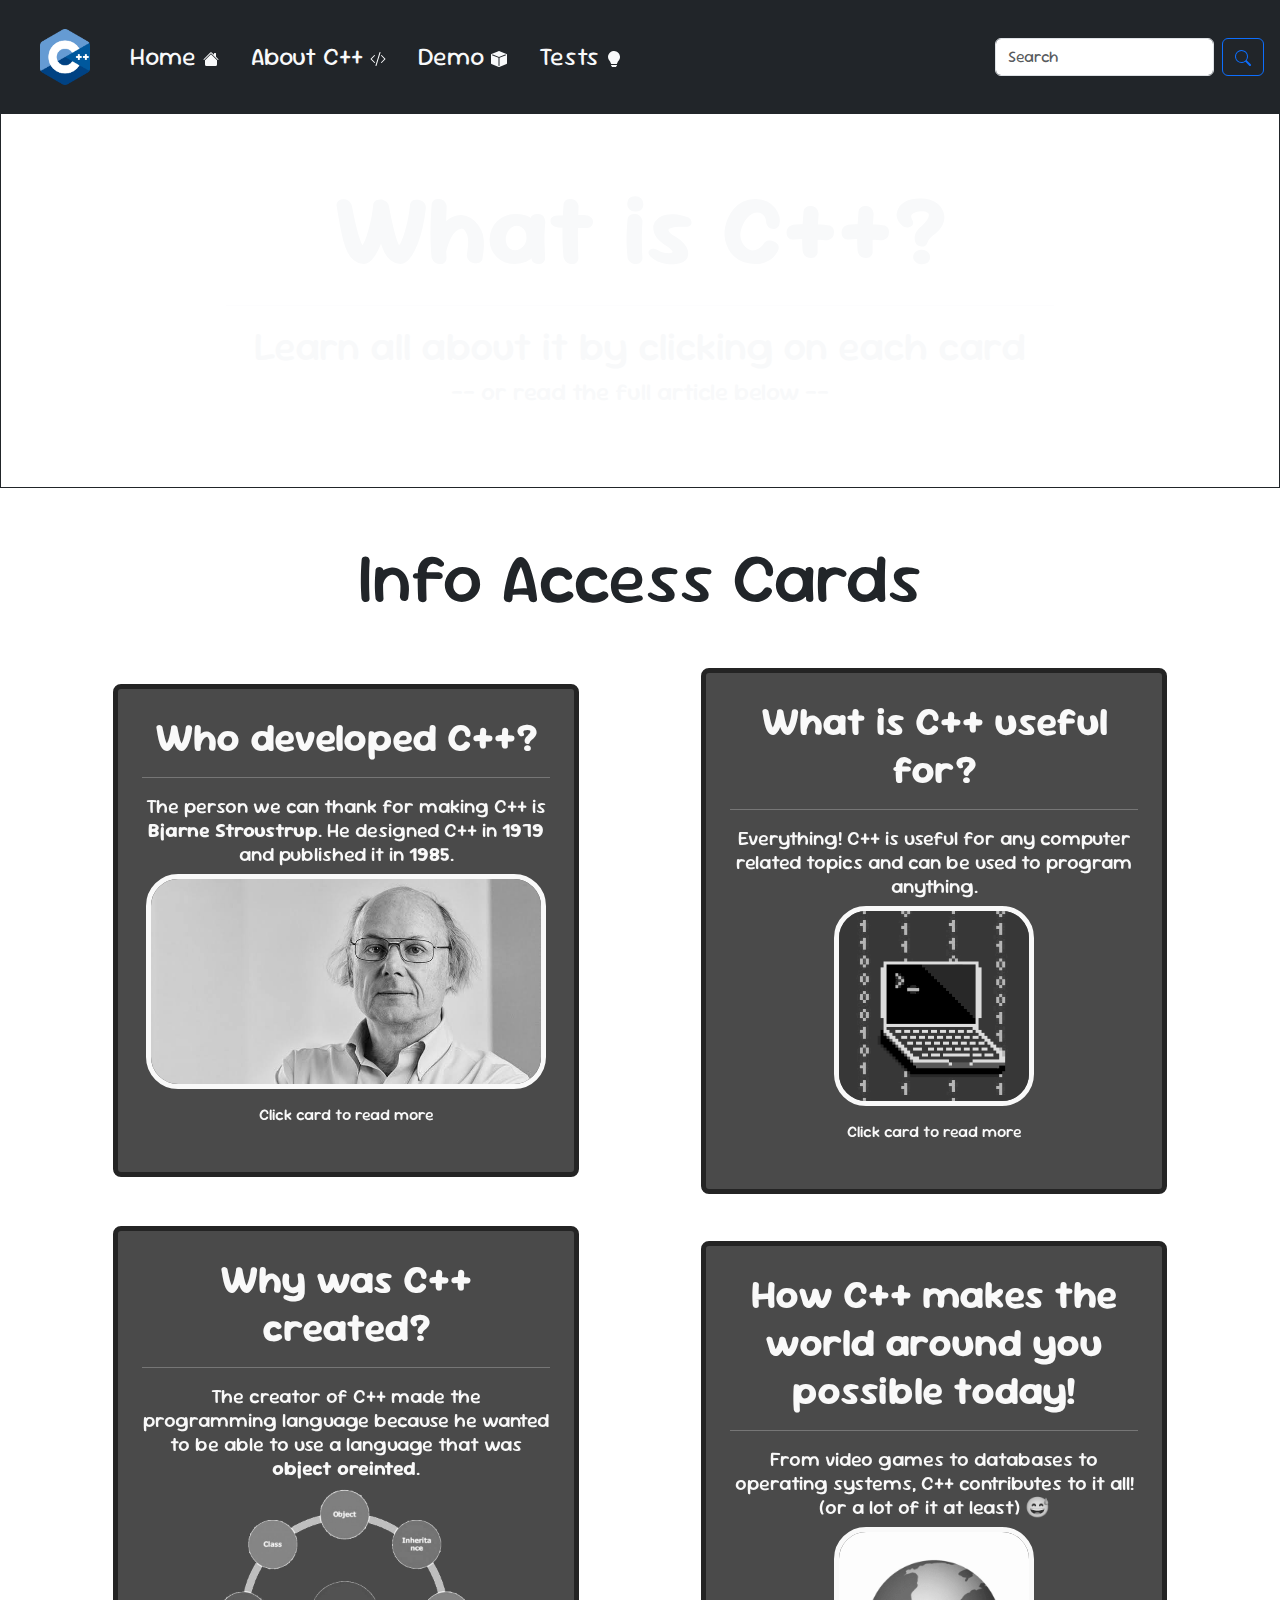
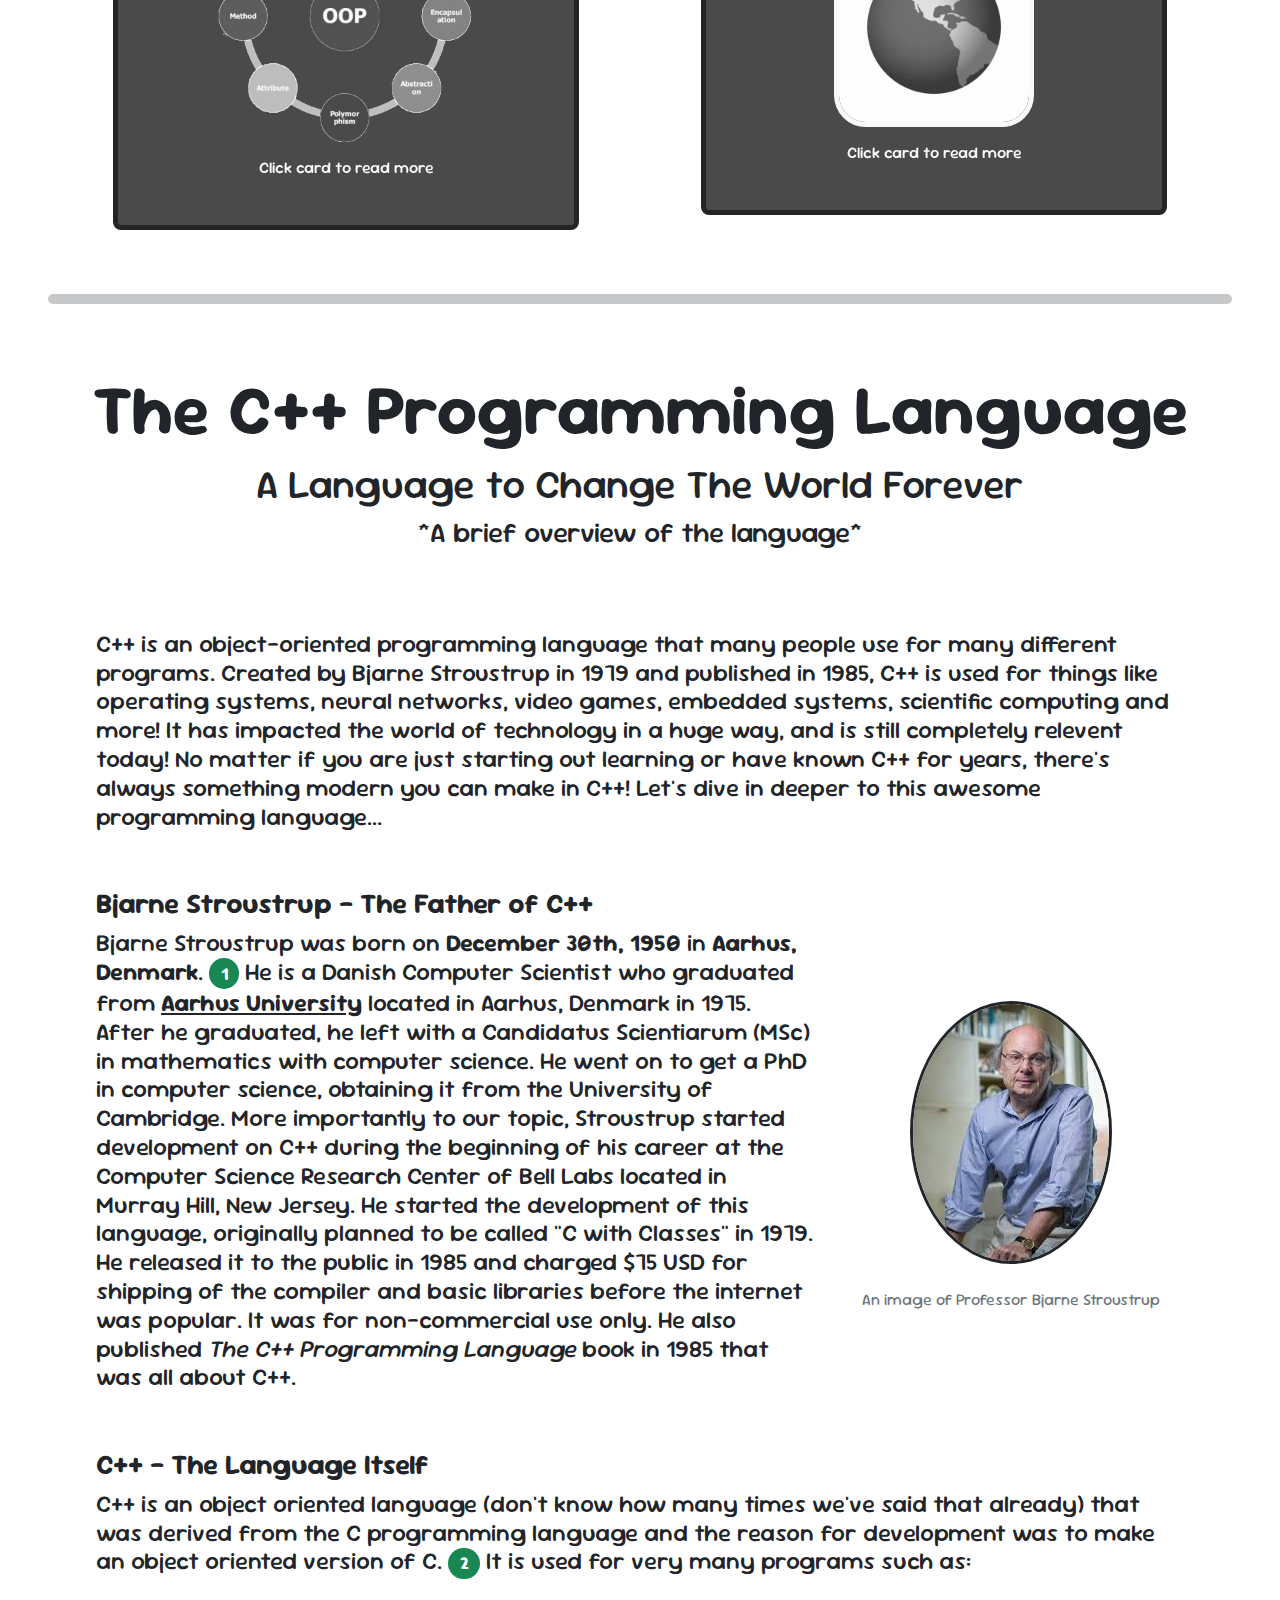
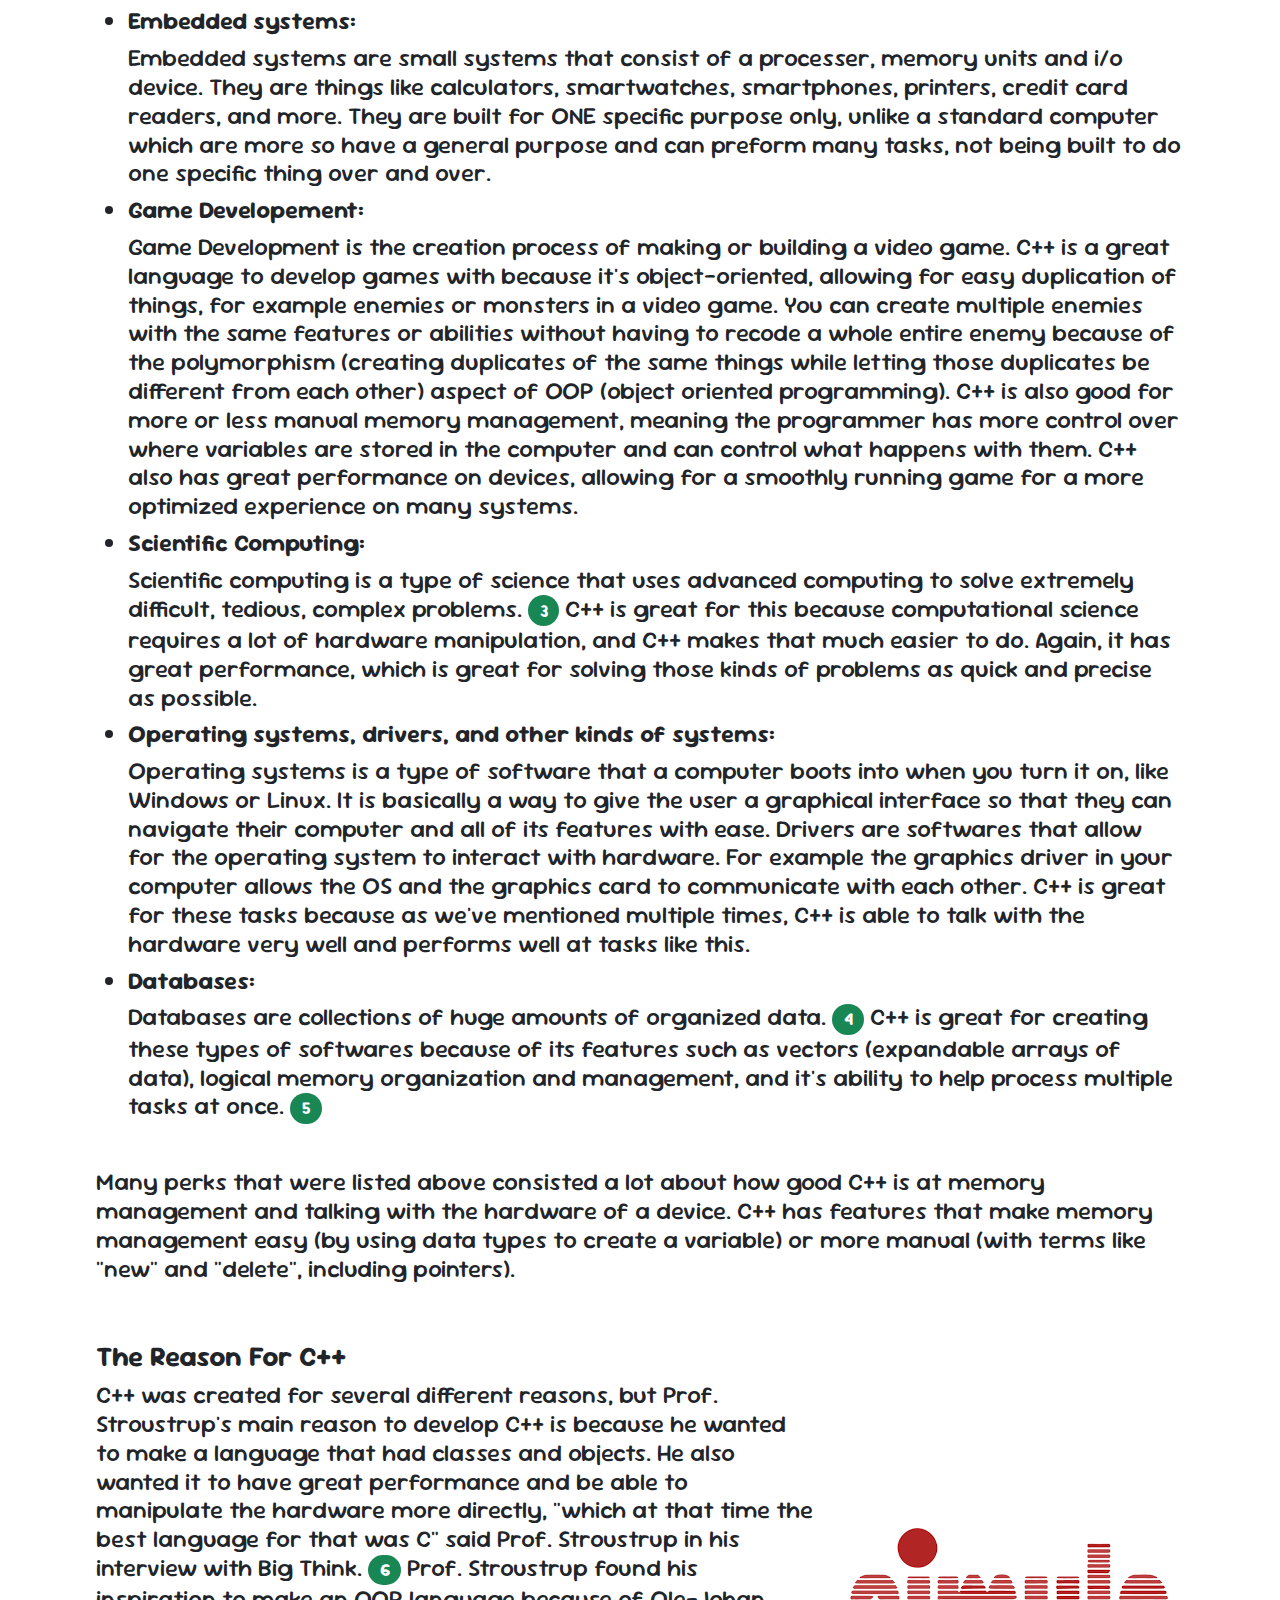
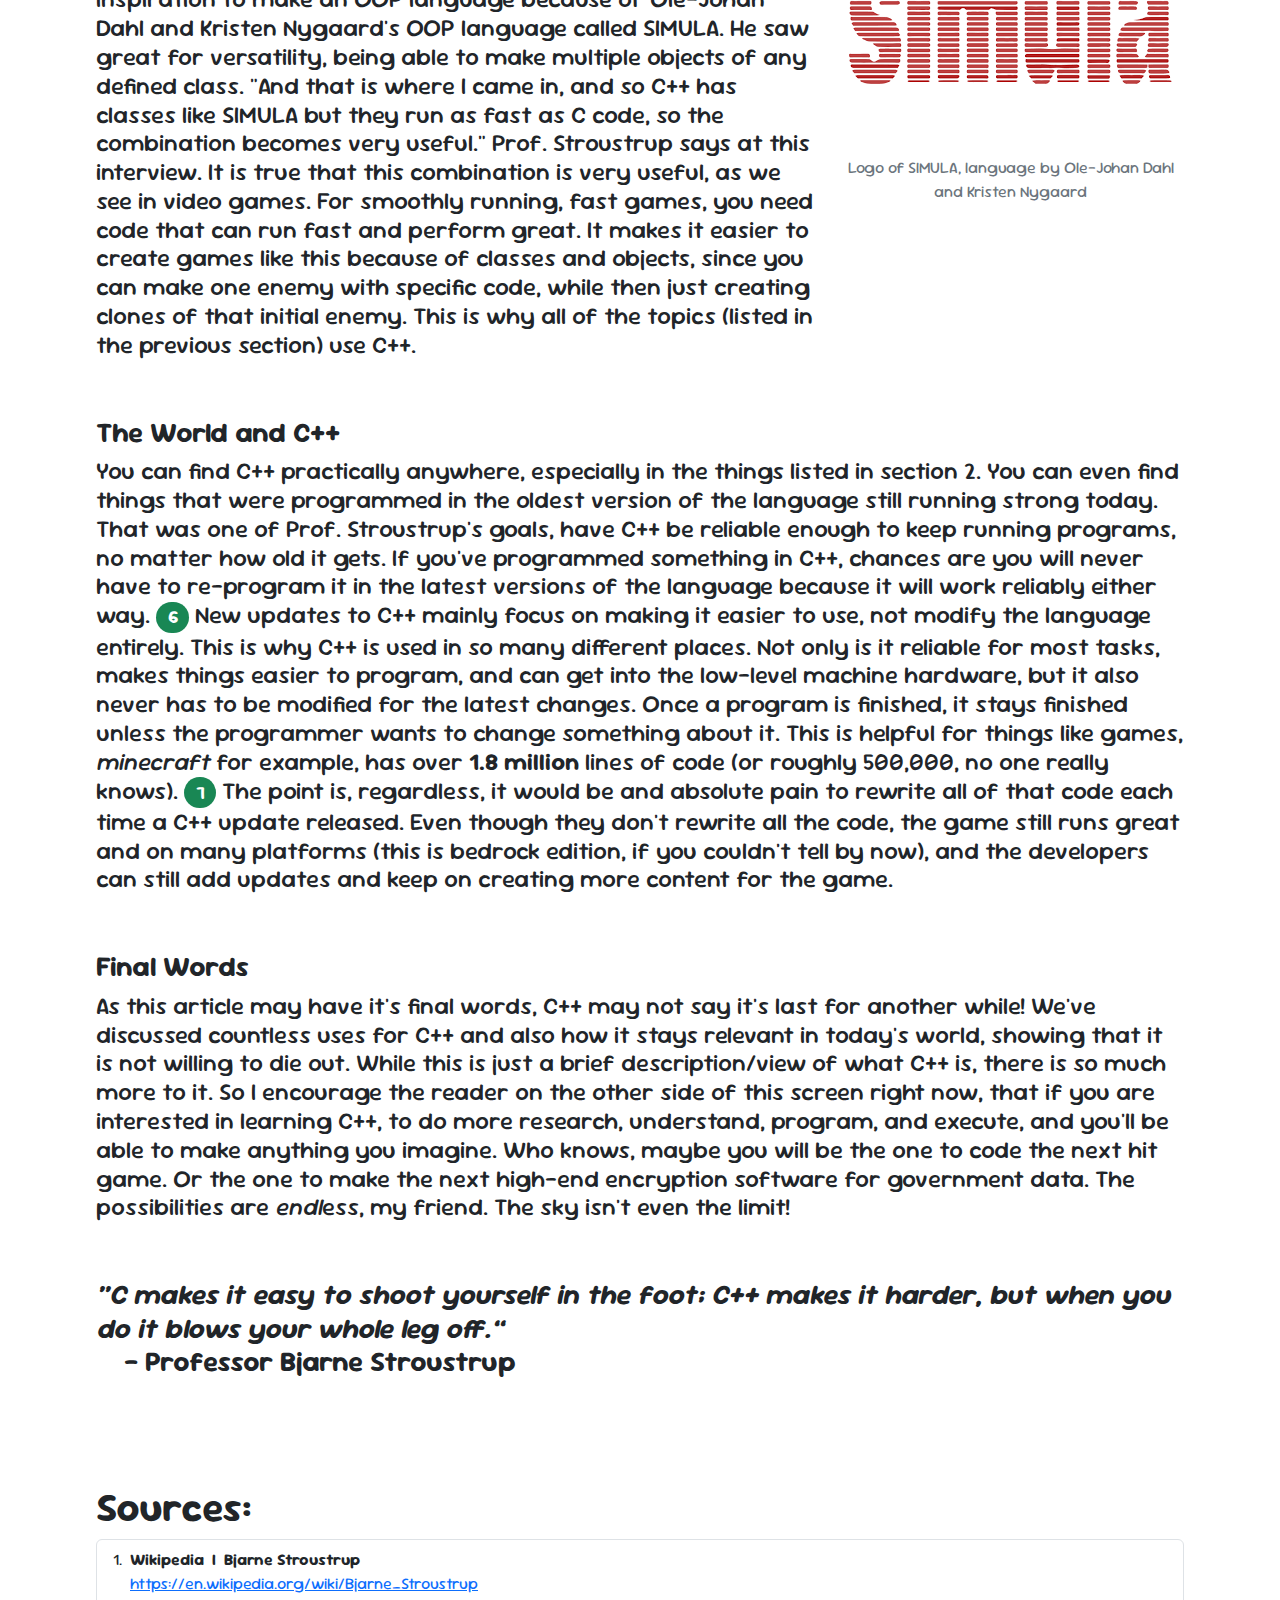
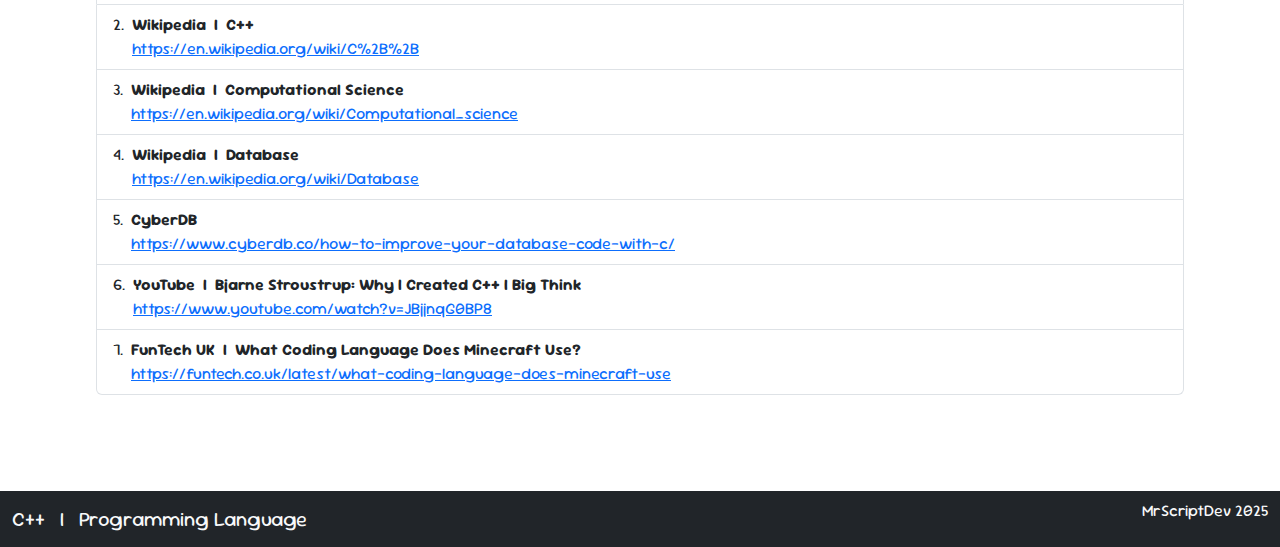
==== commit 93987ca8: "One of Final push" ====
--- a/AboutCpp.html
+++ b/AboutCpp.html
@@ -221,10 +221,10 @@
                         Bjarne Stroustrup was born on <b>December 30th, 1950</b> in <b>Aarhus, Denmark</b>.
                         <a href="#sources" onclick="srcHighlight(1)"><span class="badge text-bg-success rounded-pill">1</span></a>  He is 
                         a Danish Computer Scientist who graduated from <b><u>Aarhus University</u></b> located in 
-                        Aarhus, Denmark in 1969. After he graduated, he left with a Candidatus Scientiarum in mathematics 
+                        Aarhus, Denmark in 1975. After he graduated, he left with a Candidatus Scientiarum (MSc) in mathematics 
                         with computer science. He went on to get a PhD in computer science, obtaining it from 
                         the University of Cambridge. More importantly to our topic, Stroustrup started development 
-                        on C++ during the begining of his career at the Computer Science Research Center of Bell Labs 
+                        on C++ during the beginning of his career at the Computer Science Research Center of Bell Labs 
                         located in Murray Hill, New Jersey. He started the development of this language, originally 
                         planned to be called "C with Classes" in 1979. He released it to the public in 1985 and charged 
                         <span id="TLI"></span>
@@ -273,7 +273,8 @@
                             it's object-oriented, allowing for easy duplication of things, for example 
                             enemies or monsters in a video game. You can create multiple enemies 
                             with the same features or abilities without having to recode a whole entire 
-                            enemy because of the polymorphism aspect of Object Oriented Programming. 
+                            enemy because of the polymorphism (creating duplicates of the same things while letting those duplicates be different from each other)
+                             aspect of OOP (object oriented programming). 
                             C++ is also good for more or less manual memory management, meaning the programmer
                              has more control over where variables are stored in the computer and can control 
                              what happens with them. C++ also has great performance on devices, allowing for a 
@@ -296,13 +297,13 @@
                         <h4><b>Operating systems, drivers, and other kinds of systems:</b></h4>
                         <h4>
                             Operating systems is a type of software that a computer boots into when 
-                            you turn it on. It is basically a way to give the user a graphical interface 
+                            you turn it on, like Windows or Linux. It is basically a way to give the user a graphical interface 
                             so that they can navigate their computer and all of its features with ease. 
                             Drivers are softwares that allow for the operating system to interact with 
                             hardware. For example the graphics driver in your computer allows the OS and the 
                             graphics card to communicate with each other. C++ is great for these tasks because 
                             as we've mentioned multiple times, C++ is able to talk with the hardware very well and 
-                            performes well at tasks like this.
+                            performs well at tasks like this.
                         </h4>
                     </li>
                     <li>
@@ -312,7 +313,7 @@
                             <a href="#sources" onclick="srcHighlight(4)"><span class="badge text-bg-success rounded-pill">4</span></a> 
                             C++ is great for creating 
                             these types of softwares because of its features such as vectors (expandable arrays of data), 
-                            logical memory organizationn and management, and it's ability to help process multiple tasts 
+                            logical memory organization and management, and it's ability to help process multiple tasks 
                             at once.
                             <a href="#sources" onclick="srcHighlight(5)"><span class="badge text-bg-success rounded-pill">5</span></a> 
                         </h4>
@@ -339,12 +340,12 @@
                         have great performance and be able to manipulate the hardware more directly, "which at that time 
                         the best language for that was C" said Prof. Stroustrup in his interview with Big Think.
                         <a href="#sources" onclick="srcHighlight(6)"><span class="badge text-bg-success rounded-pill">6</span></a>
-                        Prof. Stroustrup found his inspiration to make an object-oriented language because of Ole-Johan Dahl 
-                        and Kristen Nygaard's object oriented programming language called SIMULA. He saw great for versatility,
+                        Prof. Stroustrup found his inspiration to make an OOP language because of Ole-Johan Dahl 
+                        and Kristen Nygaard's OOP language called SIMULA. He saw great for versatility,
                         being able to make multiple objects of any defined class. "And that is where I came in, and so C++ has 
                         classes like SIMULA but they run as fast as C code, so the combination becomes very useful." Prof. Stroustrup 
                         says at this interview. It is true that this combination is very useful, as we see in video games. 
-                        For smoothly running, fast games, you need code that can run fast and preform great. 
+                        For smoothly running, fast games, you need code that can run fast and perform great. 
                         It makes it <span id="worldImpact"></span>
                         easier to create games like this because of classes and objects, since you can make one enemy with 
                         specific code, while then just creating clones of that initial enemy. This is why all of the topics 
@@ -381,7 +382,7 @@
                 unless the programmer wants to change something about it. This is helpful for things like games, 
                 <em>minecraft</em> for example, has over <b> 1.8 million </b> lines of code (or roughly 500,000, no one really knows).
                 <a href="#sources" onclick="srcHighlight(7)"><span class="badge text-bg-success rounded-pill">7</span></a> 
-                 The point is, reguardless, it would be and absolute pain to rewrite all of that code each time a C++ update released. Even though they don't rewrite all the code,
+                 The point is, regardless, it would be and absolute pain to rewrite all of that code each time a C++ update released. Even though they don't rewrite all the code,
                  the game still runs great and on many platforms (this is bedrock edition, if you couldn't tell by now), and 
                  the developers can still add updates and keep on creating more content for the game.
                 
@@ -393,7 +394,7 @@
             <h3><b>Final Words</b></h3>
             <h4>
                 As this article may have it's final words, C++ may not say it's last for another while! 
-                We've discussed countless uses for C++ and also how it stays relevent in today's world, 
+                We've discussed countless uses for C++ and also how it stays relevant in today's world, 
                 showing that it is not willing to die out. While this is just a brief description/view 
                 of what C++ is, there is so much more to it. So I encourage the reader on the other side 
                 of this screen right now, that if you are interested in learning C++, to do more research, 
